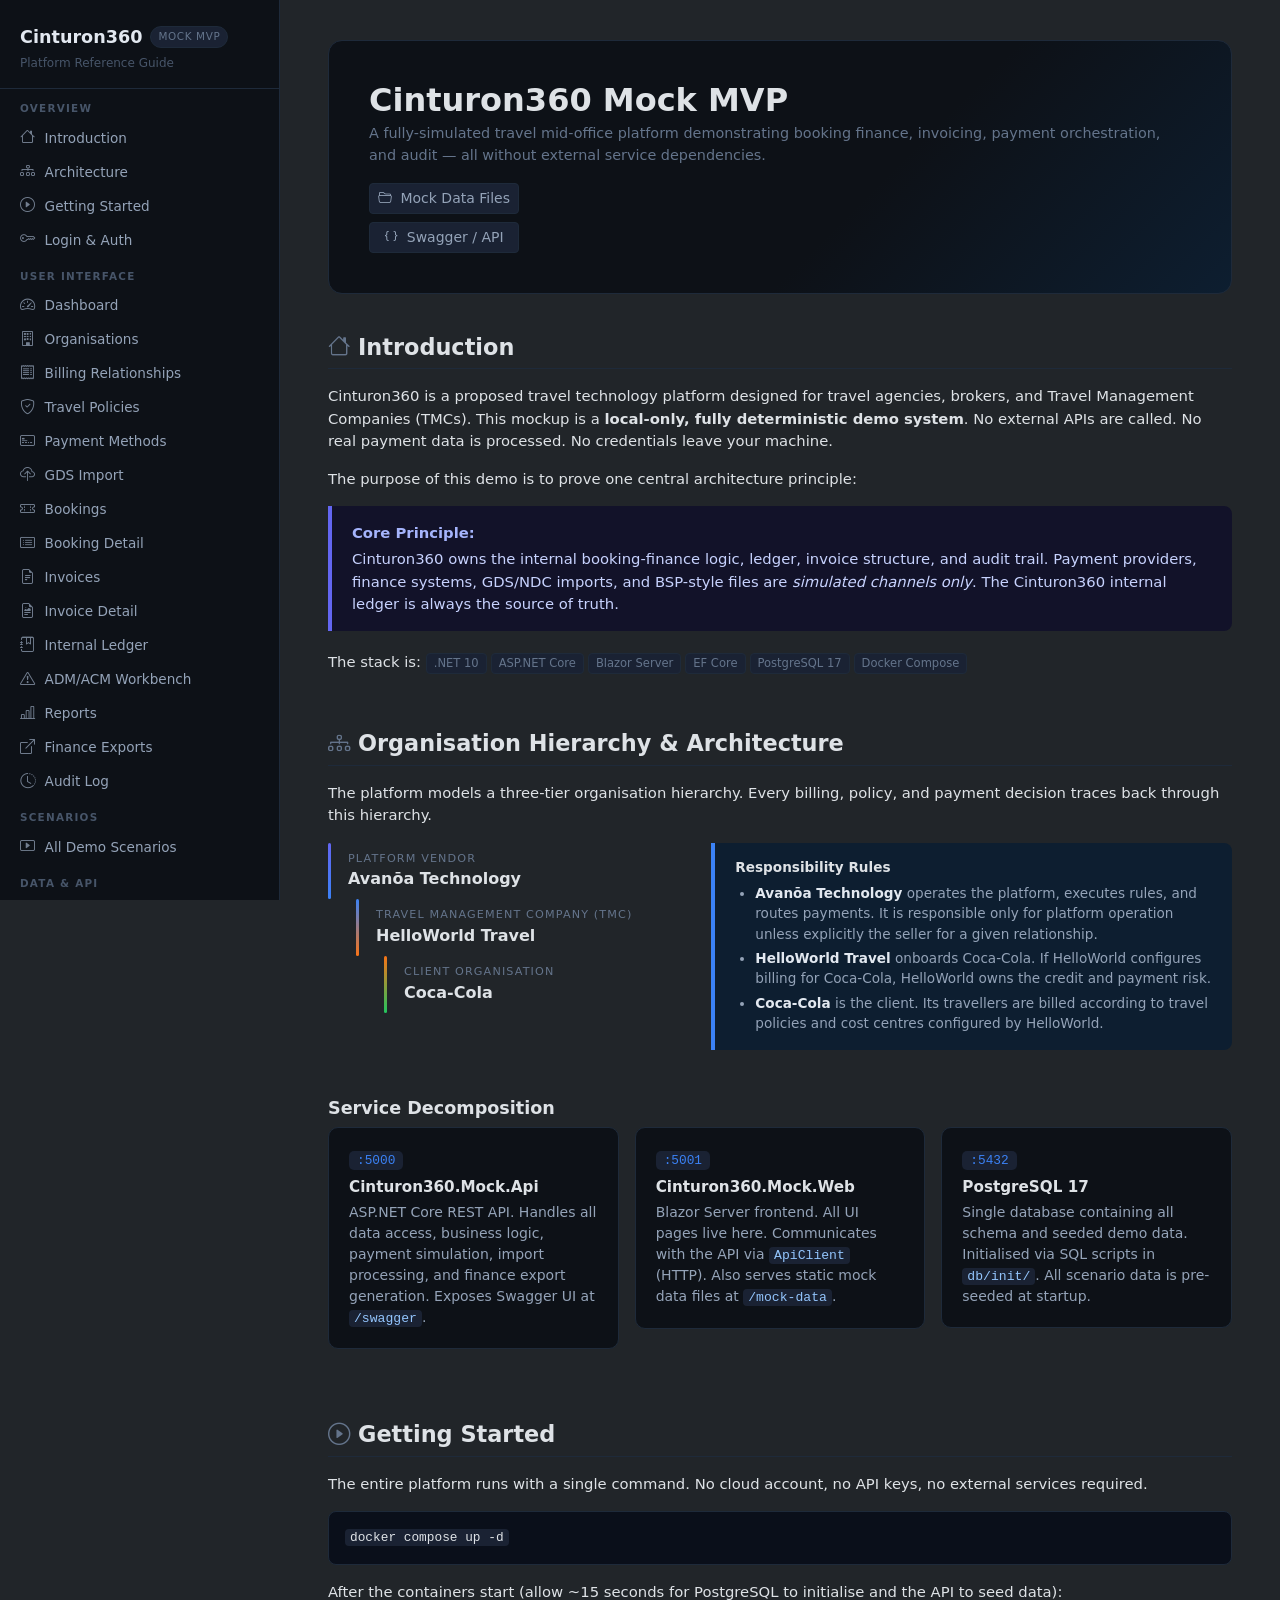
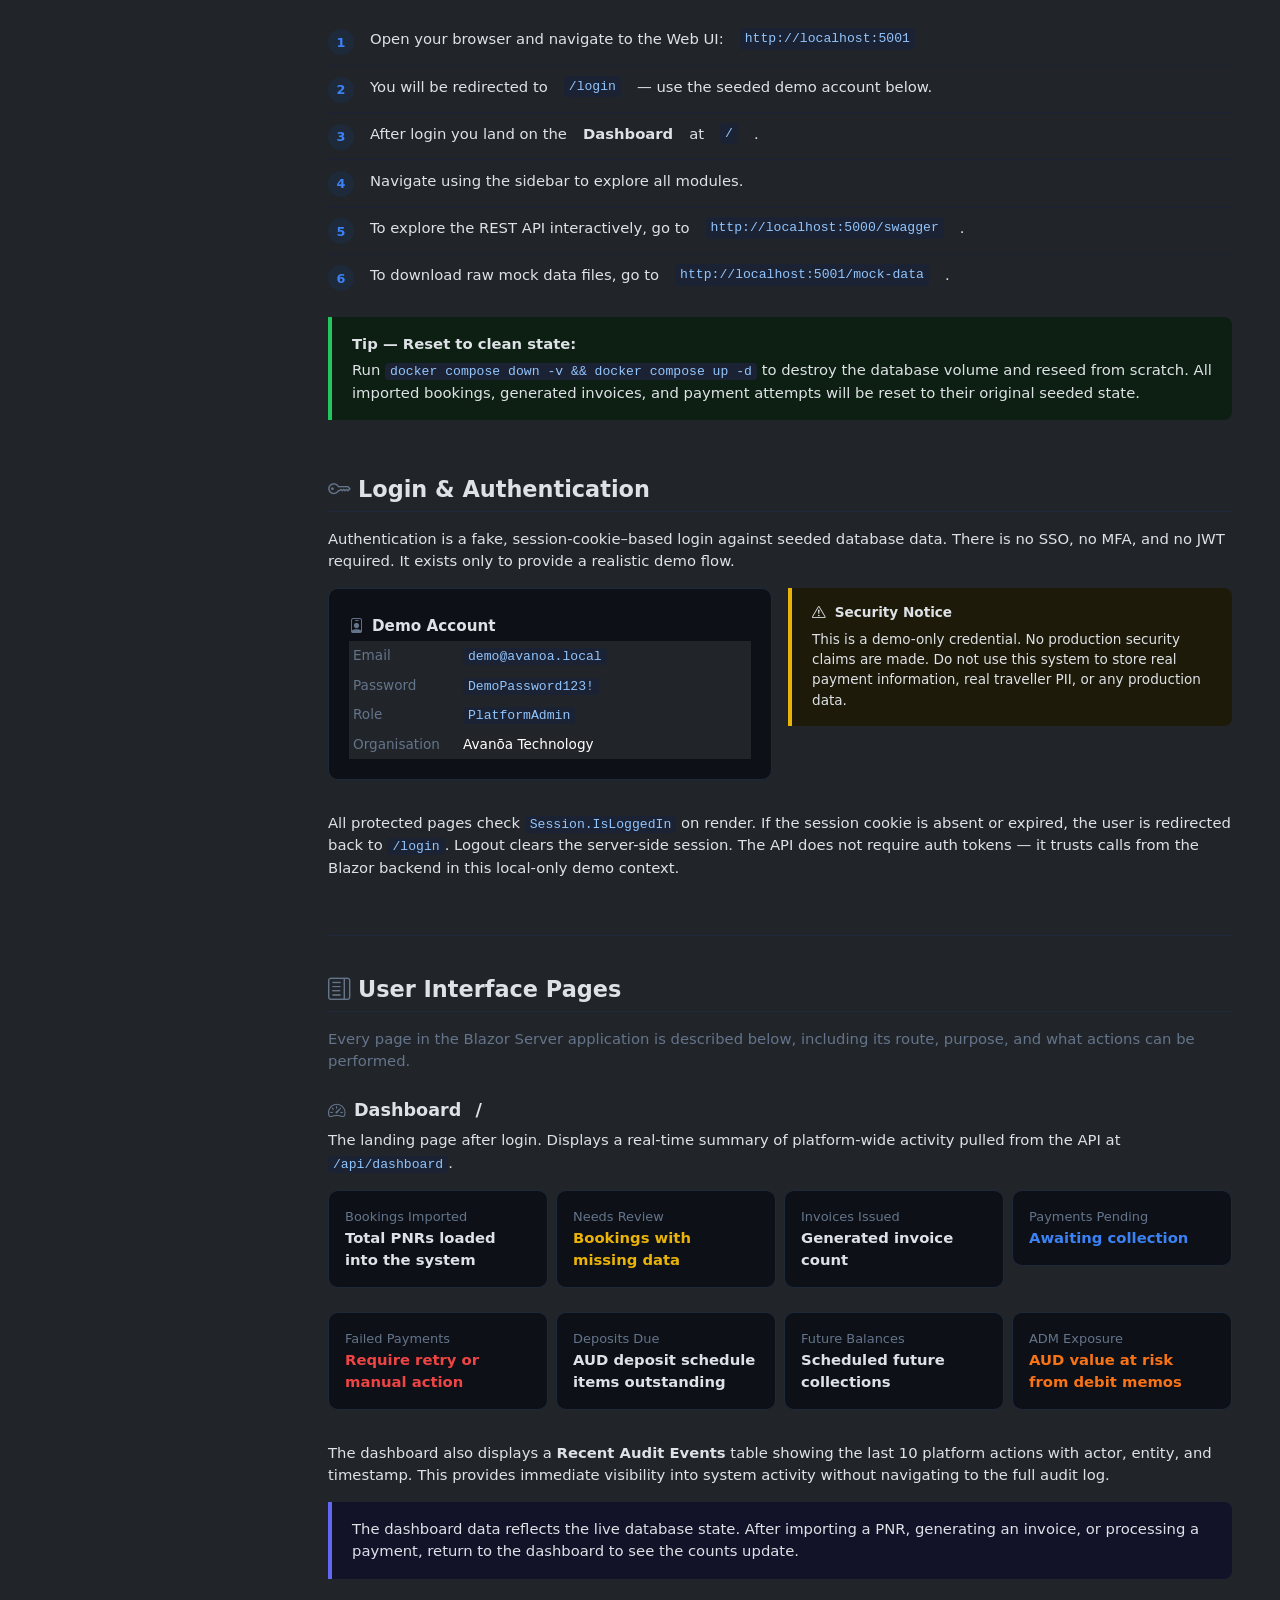
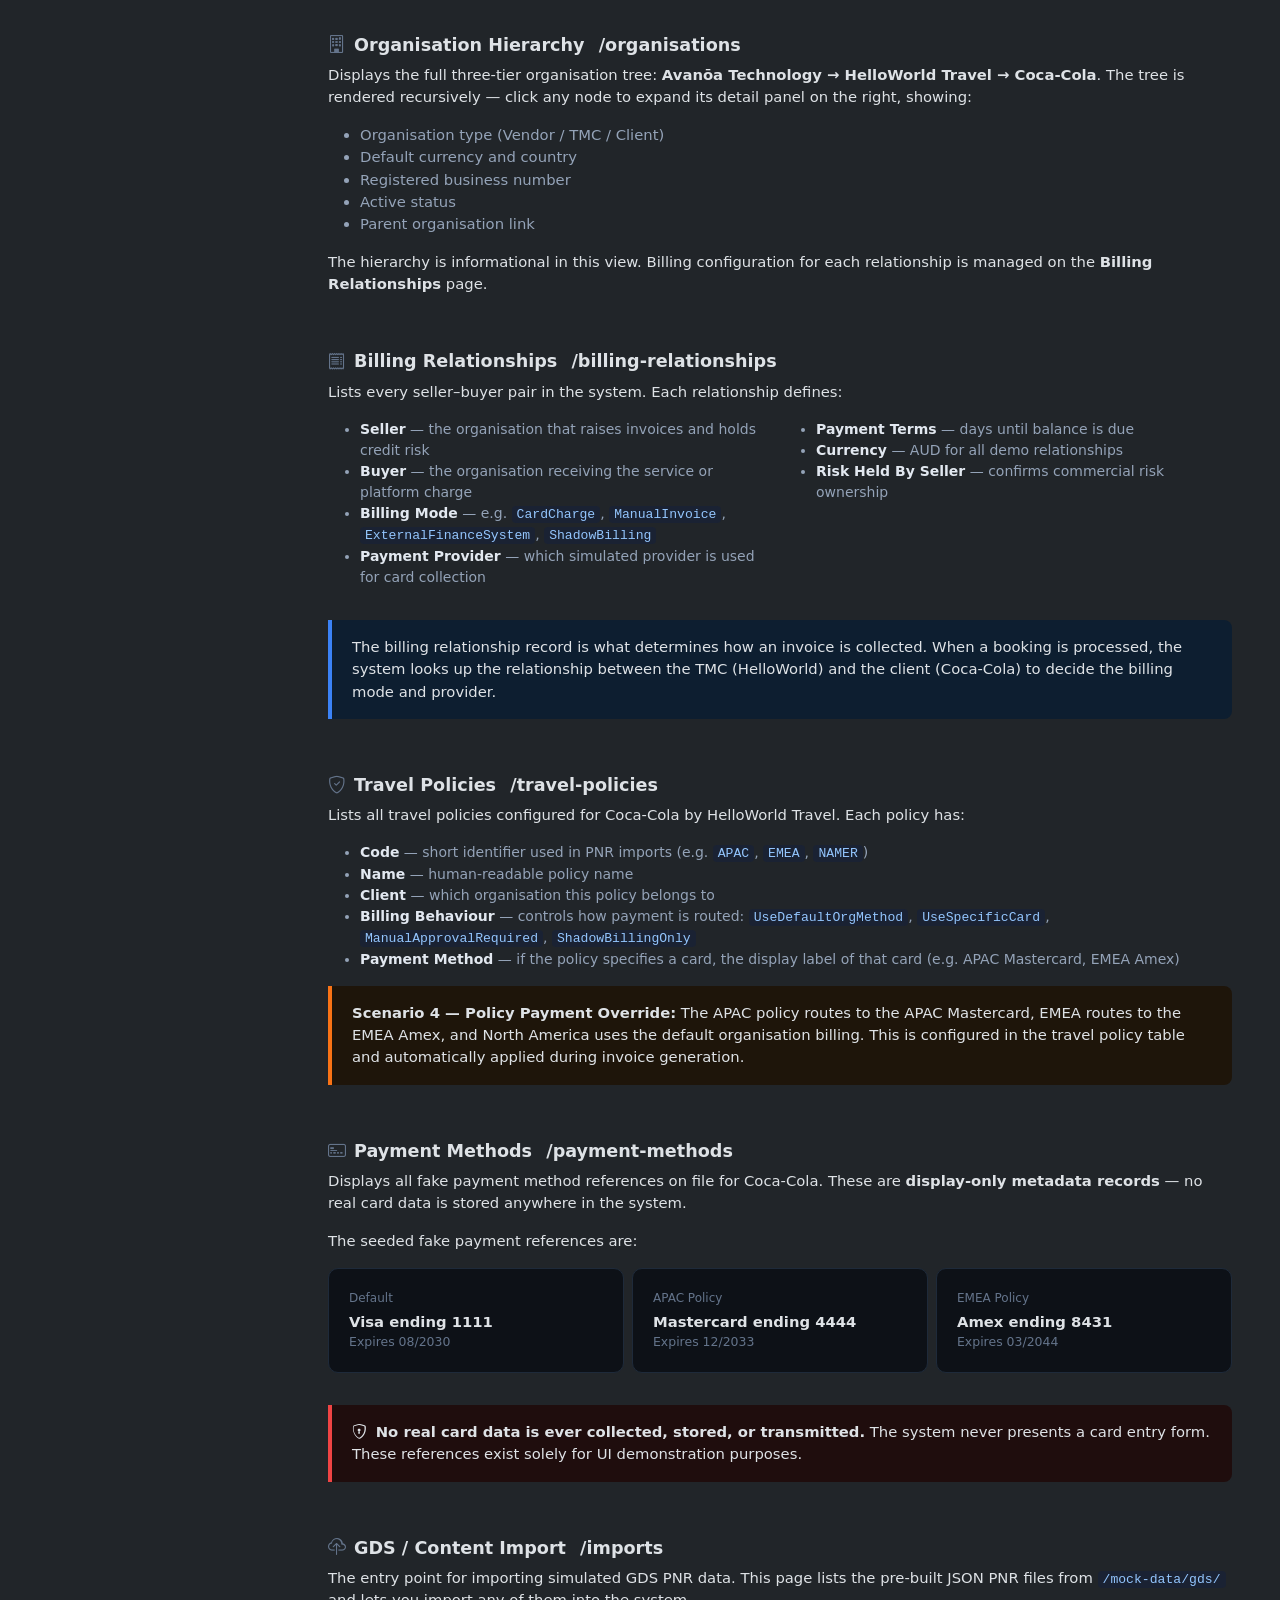
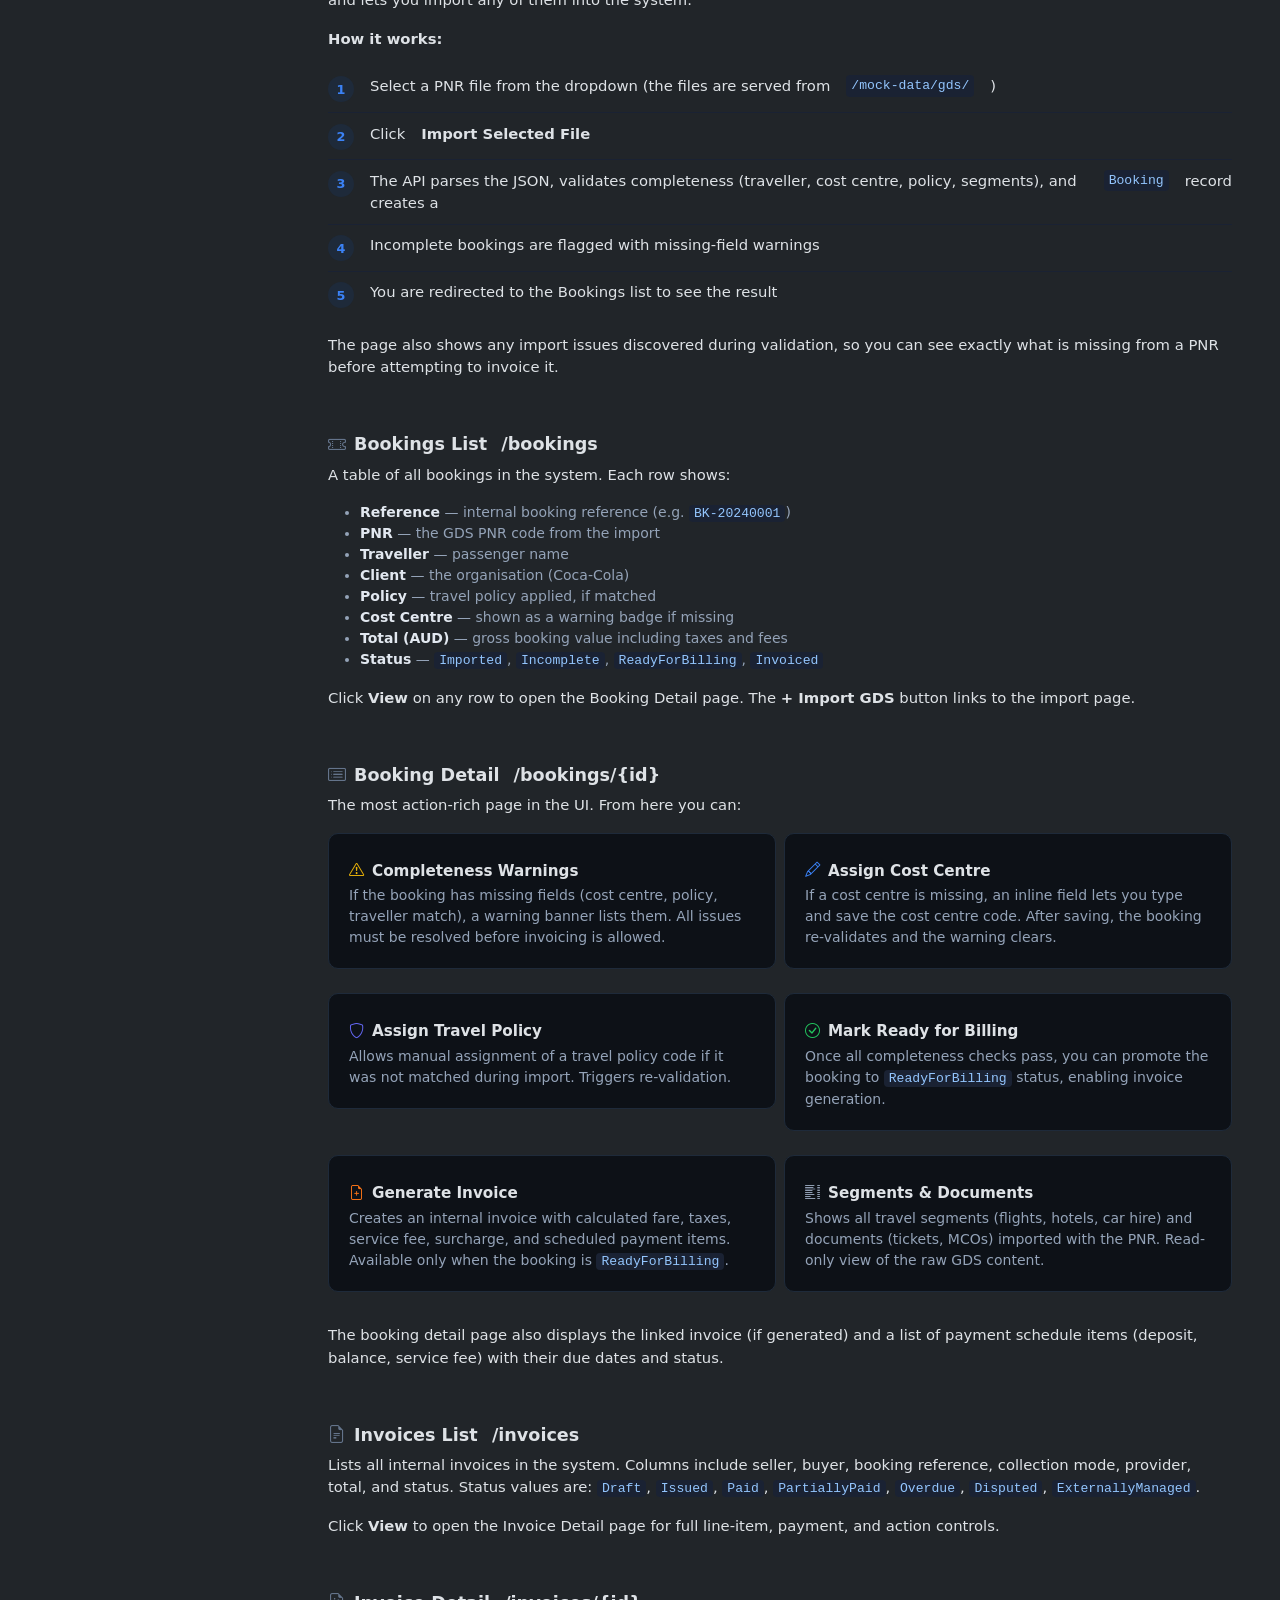
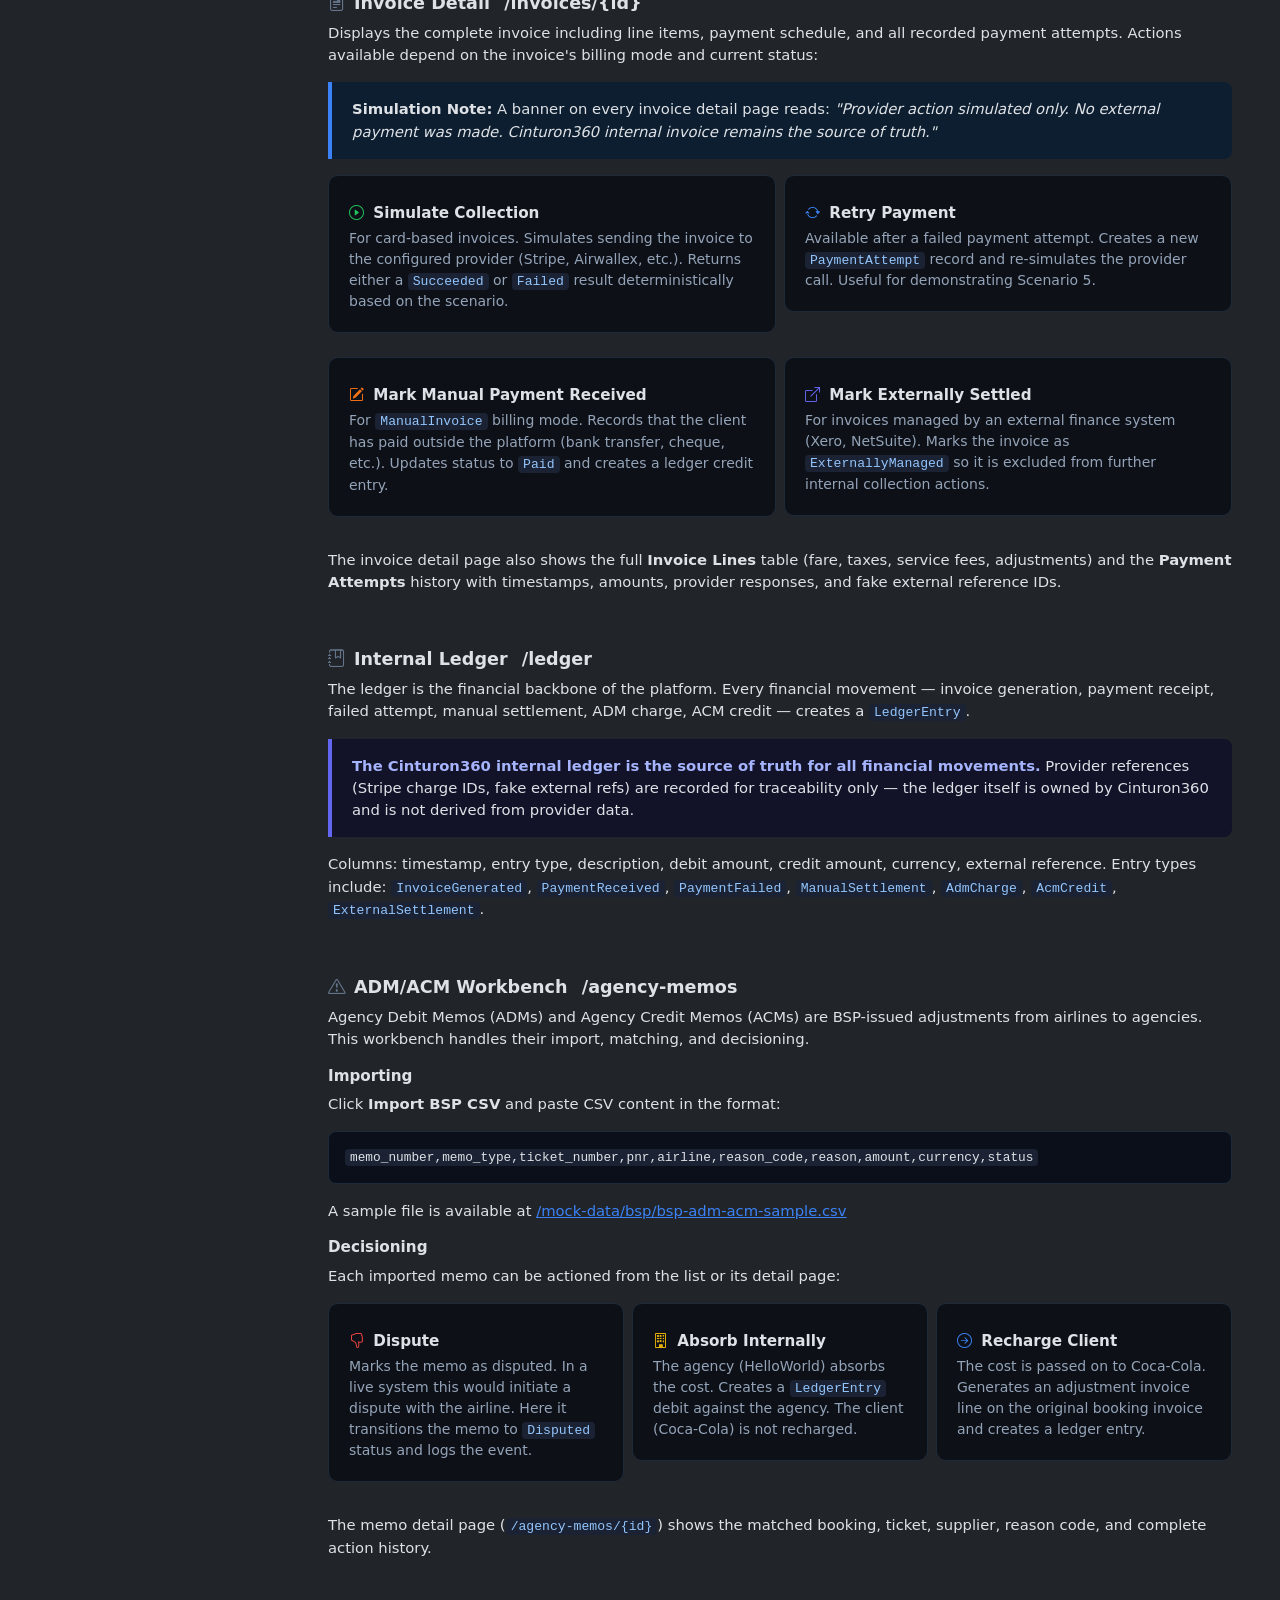
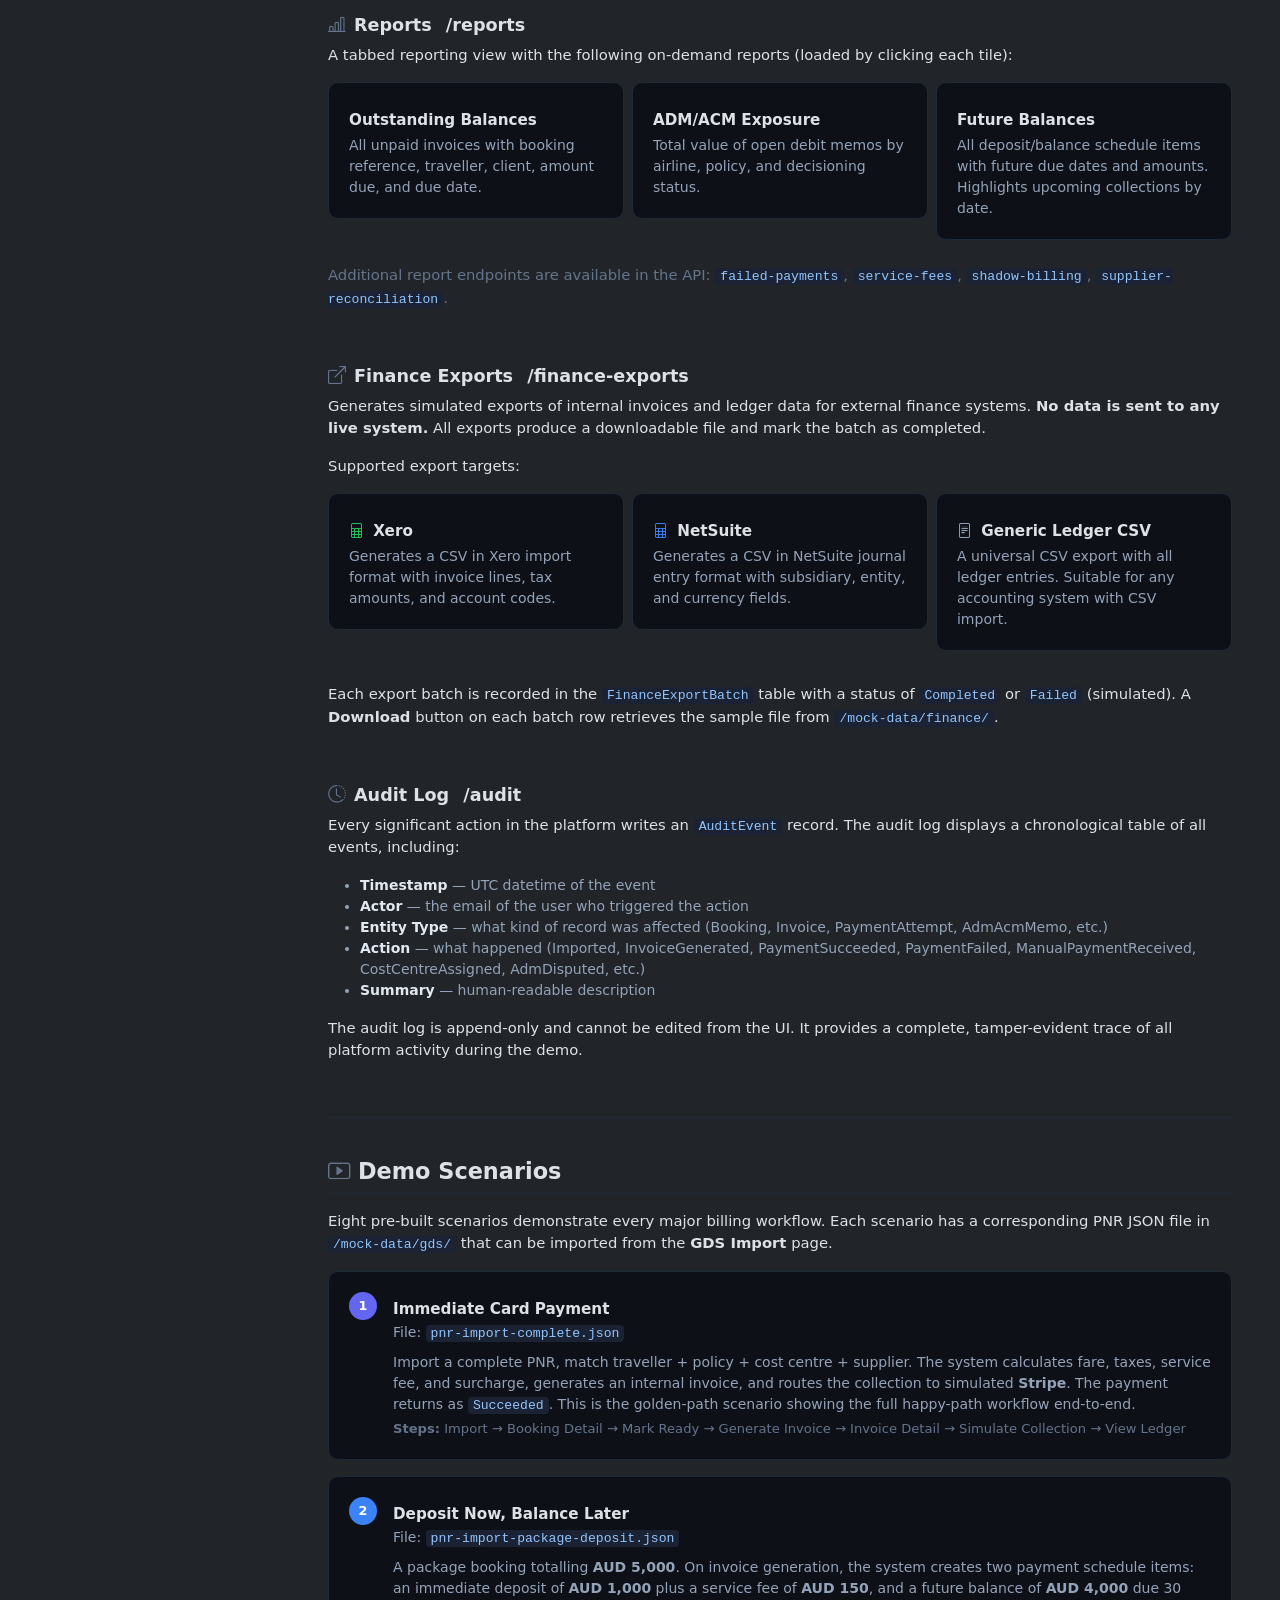
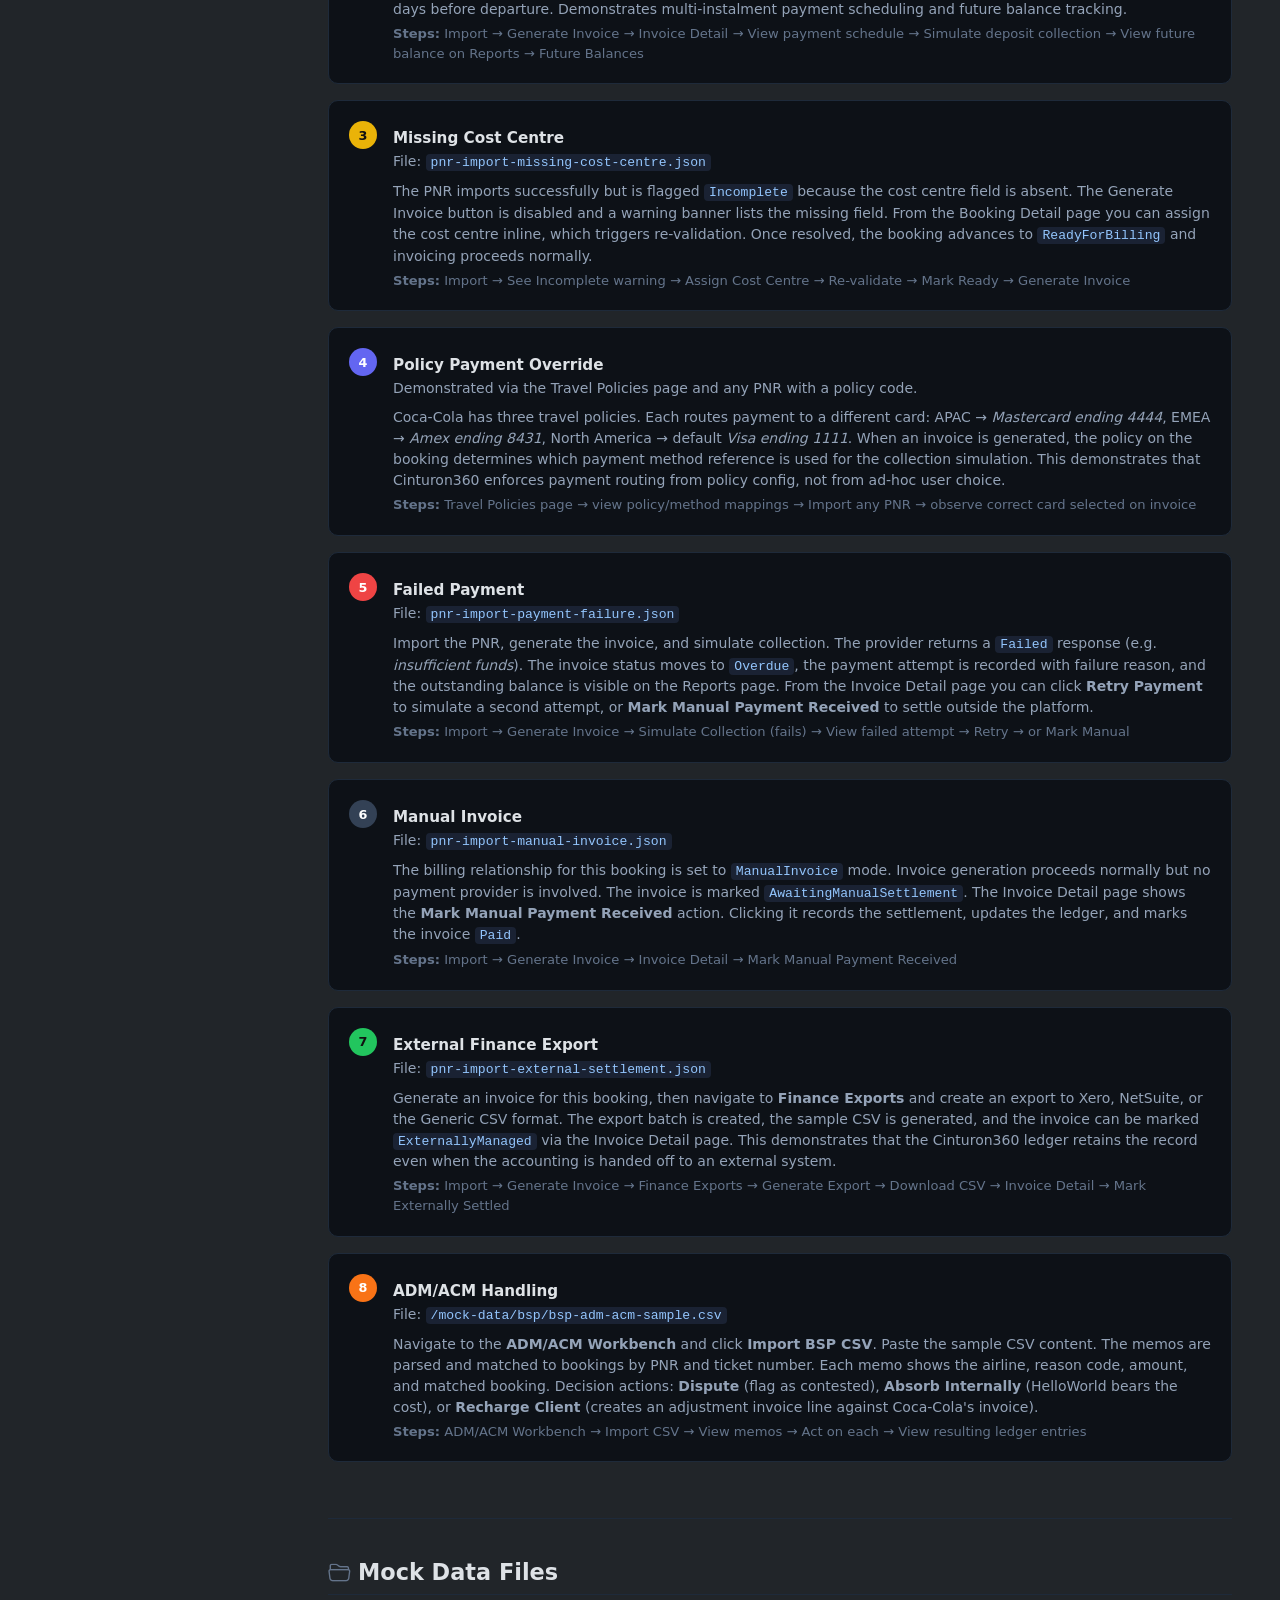
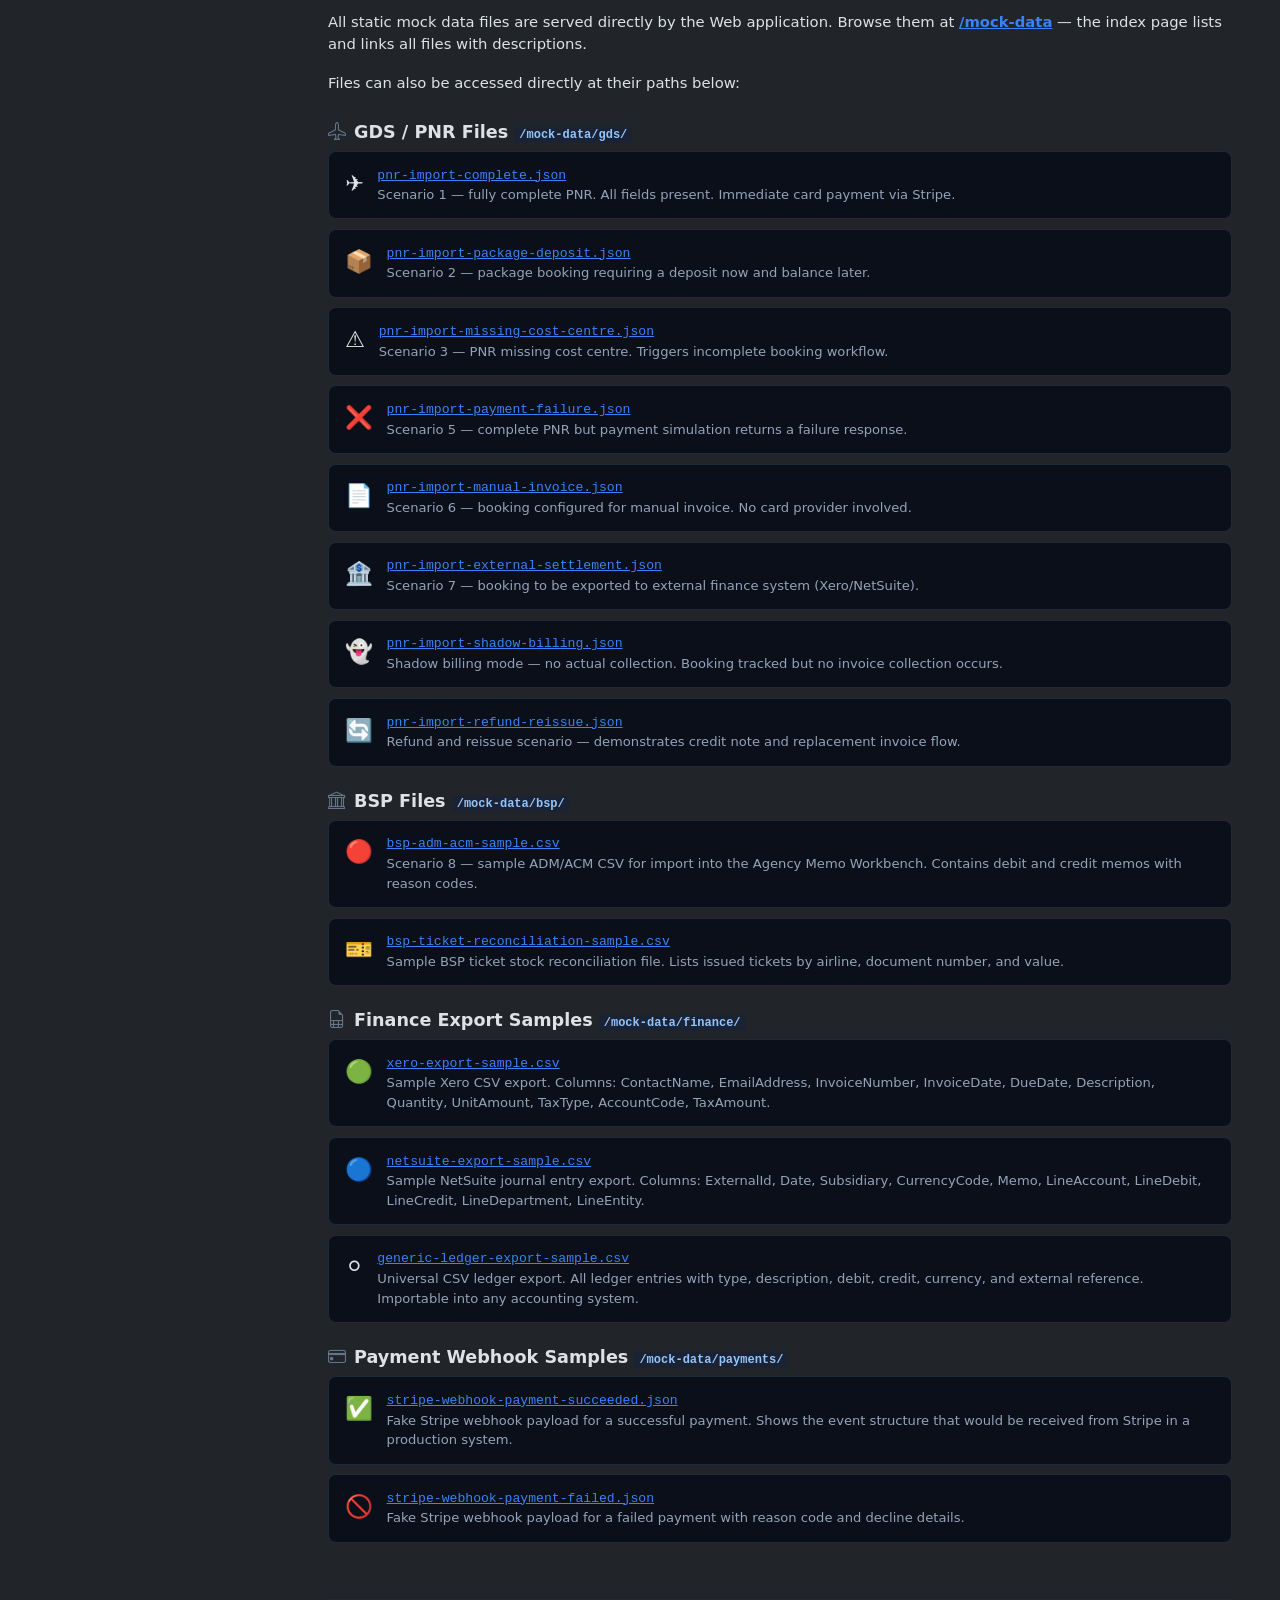
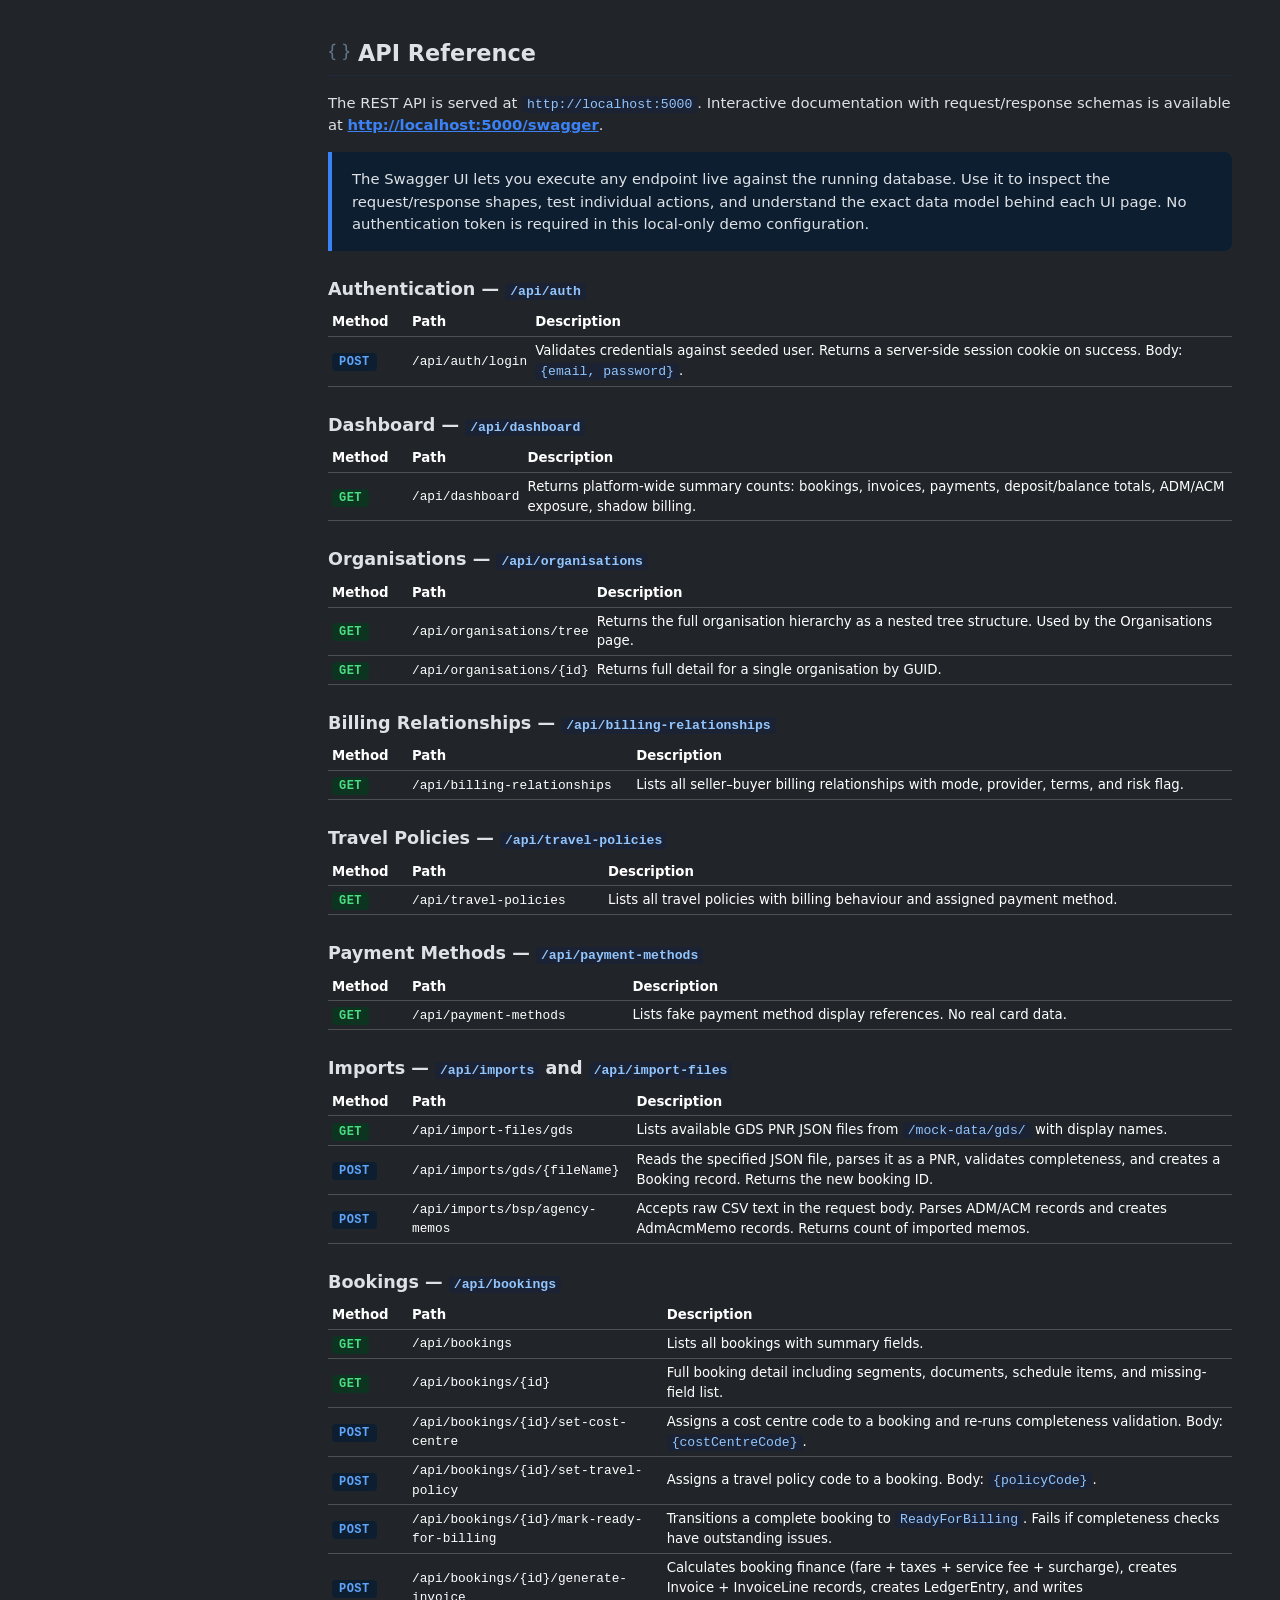
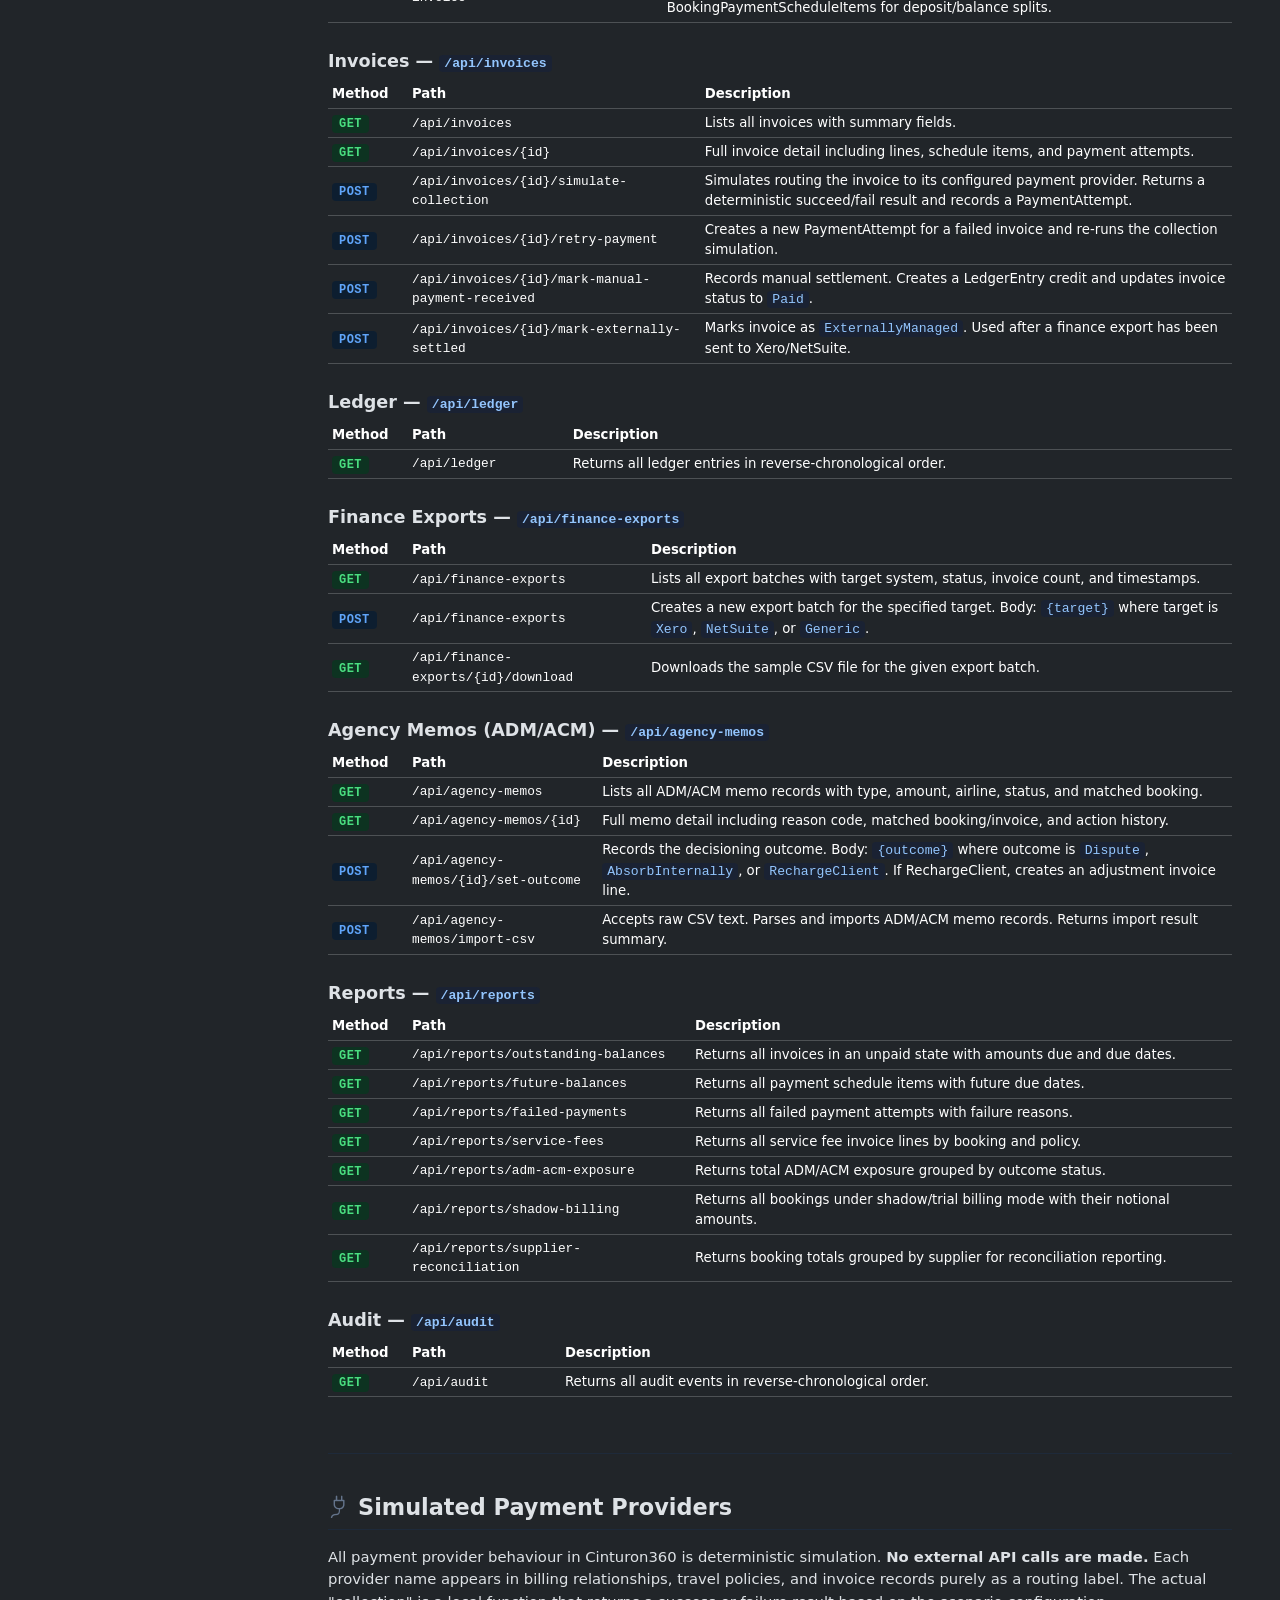
==== src/Cinturon360.Mock.Web/wwwroot/readme/index.html @ e1246ad1 "update site" ====
<!doctype html>
<html lang="en" data-bs-theme="dark">
<head>
  <meta charset="utf-8">
  <meta name="viewport" content="width=device-width, initial-scale=1">
  <title>Cinturon360 — Platform Reference</title>
  <link rel="stylesheet" href="https://cdn.jsdelivr.net/npm/bootstrap@5.3.3/dist/css/bootstrap.min.css">
  <link rel="stylesheet" href="https://cdn.jsdelivr.net/npm/bootstrap-icons@1.11.3/font/bootstrap-icons.min.css">
  <style>
    :root {
      --c360-blue:    #3b82f6;
      --c360-indigo:  #6366f1;
      --c360-orange:  #f97316;
      --c360-green:   #22c55e;
      --c360-red:     #ef4444;
      --c360-yellow:  #eab308;
      --sidebar-w:    280px;
    }

    /* ── Layout ── */
    body { font-size: 0.925rem; }

    #sidebar {
      position: fixed;
      top: 0; left: 0; bottom: 0;
      width: var(--sidebar-w);
      overflow-y: auto;
      background: #0d1117;
      border-right: 1px solid #1e2a3a;
      z-index: 1000;
      padding: 0;
    }

    #sidebar .brand {
      padding: 1.5rem 1.25rem 1rem;
      border-bottom: 1px solid #1e2a3a;
    }

    #sidebar .brand .badge-env {
      font-size: 0.65rem;
      letter-spacing: 0.06em;
      background: #1a2233;
      color: #64748b;
      border: 1px solid #1e2a3a;
      padding: 2px 7px;
      border-radius: 99px;
    }

    #sidebar .nav-section {
      padding: 0.75rem 1.25rem 0.25rem;
      font-size: 0.65rem;
      letter-spacing: 0.12em;
      text-transform: uppercase;
      color: #475569;
      font-weight: 600;
    }

    #sidebar .nav-link {
      padding: 0.35rem 1.25rem;
      color: #94a3b8;
      font-size: 0.85rem;
      border-radius: 0;
      display: flex;
      align-items: center;
      gap: 0.6rem;
    }
    #sidebar .nav-link:hover,
    #sidebar .nav-link.active {
      color: #e2e8f0;
      background: #1e2a3a;
    }
    #sidebar .nav-link i { font-size: 0.95rem; opacity: 0.75; }

    #main {
      margin-left: var(--sidebar-w);
      padding: 2.5rem 3rem;
      max-width: 1100px;
    }

    @media (max-width: 768px) {
      #sidebar { display: none; }
      #main { margin-left: 0; padding: 1.5rem; }
    }

    /* ── Typography ── */
    h1 { font-size: 2rem; font-weight: 700; }
    h2 { font-size: 1.4rem; font-weight: 600; margin-top: 2.5rem; margin-bottom: 1rem; border-bottom: 1px solid #1e2a3a; padding-bottom: 0.5rem; }
    h3 { font-size: 1.1rem; font-weight: 600; margin-top: 1.75rem; }
    h4 { font-size: 0.95rem; font-weight: 600; }

    section { margin-bottom: 3.5rem; }

    /* ── Cards / Callouts ── */
    .callout {
      border-left: 4px solid var(--c360-blue);
      background: #0d1e30;
      border-radius: 0 8px 8px 0;
      padding: 1rem 1.25rem;
      margin-bottom: 1.25rem;
    }
    .callout.orange  { border-color: var(--c360-orange); background: #1e150a; }
    .callout.green   { border-color: var(--c360-green);  background: #0d1f12; }
    .callout.red     { border-color: var(--c360-red);    background: #1f0d0d; }
    .callout.yellow  { border-color: var(--c360-yellow); background: #1e1a0a; }
    .callout.indigo  { border-color: var(--c360-indigo); background: #121229; }
    .callout p:last-child { margin-bottom: 0; }

    /* ── Hierarchy tree ── */
    .org-tree {
      list-style: none;
      padding: 0;
      margin: 0;
    }
    .org-tree li {
      position: relative;
      padding: 0.5rem 0.75rem 0.5rem 1.25rem;
    }
    .org-tree li::before {
      content: "";
      position: absolute;
      left: 0;
      top: 0;
      bottom: 0;
      width: 3px;
      background: linear-gradient(180deg, var(--c360-indigo), var(--c360-blue));
      border-radius: 3px;
    }
    .org-tree .org-role {
      font-size: 0.7rem;
      text-transform: uppercase;
      letter-spacing: 0.1em;
      color: #64748b;
    }
    .org-tree .org-name { font-weight: 600; font-size: 1rem; }
    .org-tree .child { margin-left: 1.75rem; }
    .org-tree .child::before { background: linear-gradient(180deg, var(--c360-blue), var(--c360-orange)); }
    .org-tree .grandchild { margin-left: 3.5rem; }
    .org-tree .grandchild::before { background: linear-gradient(180deg, var(--c360-orange), var(--c360-green)); }

    /* ── Page cards ── */
    .page-card {
      background: #0d1117;
      border: 1px solid #1e2a3a;
      border-radius: 10px;
      padding: 1.25rem;
      margin-bottom: 1rem;
    }
    .page-card .route {
      font-family: monospace;
      font-size: 0.8rem;
      background: #1a2233;
      color: var(--c360-blue);
      border-radius: 5px;
      padding: 2px 8px;
    }
    .page-card h4 { margin: 0.5rem 0 0.35rem; }
    .page-card p  { margin: 0; color: #94a3b8; font-size: 0.875rem; }

    /* ── Scenario badges ── */
    .scenario-num {
      display: inline-flex;
      align-items: center;
      justify-content: center;
      width: 28px;
      height: 28px;
      border-radius: 50%;
      background: var(--c360-indigo);
      color: #fff;
      font-weight: 700;
      font-size: 0.8rem;
      flex-shrink: 0;
    }

    /* ── API table ── */
    .api-table { font-size: 0.83rem; }
    .api-table td { vertical-align: middle; }
    .method-badge {
      font-family: monospace;
      font-size: 0.75rem;
      padding: 2px 7px;
      border-radius: 4px;
      font-weight: 700;
      letter-spacing: 0.04em;
    }
    .method-get    { background: #0d3321; color: #4ade80; }
    .method-post   { background: #0d1e30; color: #60a5fa; }
    .endpoint-path { font-family: monospace; color: #e2e8f0; font-size: 0.8rem; }
    .endpoint-desc { color: #94a3b8; }

    /* ── Mock data cards ── */
    .file-card {
      background: #0a0f1a;
      border: 1px solid #1e2a3a;
      border-radius: 8px;
      padding: 0.85rem 1rem;
      margin-bottom: 0.6rem;
      display: flex;
      align-items: flex-start;
      gap: 0.85rem;
    }
    .file-card .file-icon { font-size: 1.4rem; margin-top: 1px; }
    .file-card .file-name { font-family: monospace; font-size: 0.82rem; color: var(--c360-blue); }
    .file-card .file-desc { font-size: 0.82rem; color: #94a3b8; margin: 0; }

    /* ── Provider pills ── */
    .provider-pill {
      display: inline-flex;
      align-items: center;
      gap: 0.4rem;
      background: #111827;
      border: 1px solid #1e2a3a;
      border-radius: 99px;
      padding: 4px 12px 4px 8px;
      font-size: 0.8rem;
      color: #cbd5e1;
      margin: 3px;
    }
    .provider-pill i { color: var(--c360-blue); }

    /* ── Top hero ── */
    .hero {
      background: linear-gradient(135deg, #0d1117 60%, #0d1e30);
      border: 1px solid #1e2a3a;
      border-radius: 14px;
      padding: 2.5rem;
      margin-bottom: 2.5rem;
    }
    .hero .subtitle { color: #64748b; font-size: 0.9rem; margin-top: 0.25rem; }

    /* ── Step list ── */
    .step-list {
      list-style: none;
      padding: 0;
      counter-reset: steps;
    }
    .step-list li {
      counter-increment: steps;
      display: flex;
      gap: 1rem;
      align-items: flex-start;
      padding: 0.6rem 0;
      border-bottom: 1px solid #1a2233;
    }
    .step-list li:last-child { border-bottom: none; }
    .step-list li::before {
      content: counter(steps);
      min-width: 26px;
      height: 26px;
      background: #1e2a3a;
      color: var(--c360-blue);
      font-weight: 700;
      font-size: 0.8rem;
      border-radius: 50%;
      display: flex;
      align-items: center;
      justify-content: center;
      flex-shrink: 0;
      margin-top: 1px;
    }

    /* ── Misc ── */
    code { background: #1a2233; padding: 1px 5px; border-radius: 4px; font-size: 0.82rem; color: #93c5fd; }
    pre  { background: #0a0f1a; border: 1px solid #1e2a3a; border-radius: 8px; padding: 1rem; font-size: 0.8rem; overflow-x: auto; }
    .text-muted { color: #64748b !important; }
    .divider { border-top: 1px solid #1e2a3a; margin: 2.5rem 0; }
    .tag {
      display: inline-block;
      background: #1a2233;
      border: 1px solid #1e2a3a;
      border-radius: 4px;
      padding: 1px 7px;
      font-size: 0.72rem;
      color: #64748b;
      margin-right: 4px;
    }
  </style>
</head>
<body>

<!-- ════════════ SIDEBAR ════════════ -->
<nav id="sidebar">
  <div class="brand">
    <div class="d-flex align-items-center gap-2 mb-1">
      <span style="font-weight:800;font-size:1.1rem;color:#e2e8f0;">Cinturon360</span>
      <span class="badge-env">MOCK MVP</span>
    </div>
    <div style="font-size:0.75rem;color:#475569;">Platform Reference Guide</div>
  </div>

  <div class="nav-section">Overview</div>
  <a class="nav-link" href="#overview"><i class="bi bi-house"></i> Introduction</a>
  <a class="nav-link" href="#architecture"><i class="bi bi-diagram-3"></i> Architecture</a>
  <a class="nav-link" href="#getting-started"><i class="bi bi-play-circle"></i> Getting Started</a>
  <a class="nav-link" href="#login"><i class="bi bi-key"></i> Login &amp; Auth</a>

  <div class="nav-section">User Interface</div>
  <a class="nav-link" href="#ui-dashboard"><i class="bi bi-speedometer2"></i> Dashboard</a>
  <a class="nav-link" href="#ui-organisations"><i class="bi bi-building"></i> Organisations</a>
  <a class="nav-link" href="#ui-billing"><i class="bi bi-receipt"></i> Billing Relationships</a>
  <a class="nav-link" href="#ui-policies"><i class="bi bi-shield-check"></i> Travel Policies</a>
  <a class="nav-link" href="#ui-payment-methods"><i class="bi bi-credit-card-2-front"></i> Payment Methods</a>
  <a class="nav-link" href="#ui-imports"><i class="bi bi-cloud-upload"></i> GDS Import</a>
  <a class="nav-link" href="#ui-bookings"><i class="bi bi-ticket-perforated"></i> Bookings</a>
  <a class="nav-link" href="#ui-booking-detail"><i class="bi bi-card-list"></i> Booking Detail</a>
  <a class="nav-link" href="#ui-invoices"><i class="bi bi-file-earmark-text"></i> Invoices</a>
  <a class="nav-link" href="#ui-invoice-detail"><i class="bi bi-file-earmark-richtext"></i> Invoice Detail</a>
  <a class="nav-link" href="#ui-ledger"><i class="bi bi-journal-bookmark"></i> Internal Ledger</a>
  <a class="nav-link" href="#ui-adm-acm"><i class="bi bi-exclamation-triangle"></i> ADM/ACM Workbench</a>
  <a class="nav-link" href="#ui-reports"><i class="bi bi-bar-chart-line"></i> Reports</a>
  <a class="nav-link" href="#ui-finance-exports"><i class="bi bi-box-arrow-up-right"></i> Finance Exports</a>
  <a class="nav-link" href="#ui-audit"><i class="bi bi-clock-history"></i> Audit Log</a>

  <div class="nav-section">Scenarios</div>
  <a class="nav-link" href="#scenarios"><i class="bi bi-play-btn"></i> All Demo Scenarios</a>

  <div class="nav-section">Data &amp; API</div>
  <a class="nav-link" href="#mock-data"><i class="bi bi-folder2-open"></i> Mock Data Files</a>
  <a class="nav-link" href="#api-reference"><i class="bi bi-braces"></i> API Reference</a>
  <a class="nav-link" href="#providers"><i class="bi bi-plug"></i> Payment Providers</a>
  <a class="nav-link" href="#architecture-principle"><i class="bi bi-lock"></i> Ownership Principle</a>
</nav>

<!-- ════════════ MAIN ════════════ -->
<main id="main">

  <!-- HERO -->
  <div class="hero">
    <div class="d-flex align-items-start justify-content-between gap-3 flex-wrap">
      <div>
        <h1 class="mb-1">Cinturon360 Mock MVP</h1>
        <p class="subtitle mb-0">A fully-simulated travel mid-office platform demonstrating booking finance, invoicing, payment orchestration, and audit — all without external service dependencies.</p>
      </div>
      <div class="d-flex flex-column gap-2 text-end" style="flex-shrink:0;">
        <a href="/mock-data" class="btn btn-sm" style="background:#1a2233;border:1px solid #1e2a3a;color:#94a3b8;">
          <i class="bi bi-folder2-open me-1"></i> Mock Data Files
        </a>
        <a href="/swagger" class="btn btn-sm" style="background:#1a2233;border:1px solid #1e2a3a;color:#94a3b8;">
          <i class="bi bi-braces me-1"></i> Swagger / API
        </a>
      </div>
    </div>
  </div>

  <!-- ═══ OVERVIEW ═══ -->
  <section id="overview">
    <h2><i class="bi bi-house me-2 text-muted"></i>Introduction</h2>
    <p>
      Cinturon360 is a proposed travel technology platform designed for travel agencies, brokers, and Travel Management Companies (TMCs).
      This mockup is a <strong>local-only, fully deterministic demo system</strong>. No external APIs are called. No real payment data is processed. No credentials leave your machine.
    </p>
    <p>
      The purpose of this demo is to prove one central architecture principle:
    </p>
    <div class="callout indigo">
      <strong style="color:#a5b4fc;">Core Principle:</strong>
      <p class="mt-1 mb-0" style="color:#c7d2fe;">
        Cinturon360 owns the internal booking-finance logic, ledger, invoice structure, and audit trail.
        Payment providers, finance systems, GDS/NDC imports, and BSP-style files are <em>simulated channels only</em>.
        The Cinturon360 internal ledger is always the source of truth.
      </p>
    </div>
    <p>The stack is: <span class="tag">.NET 10</span><span class="tag">ASP.NET Core</span><span class="tag">Blazor Server</span><span class="tag">EF Core</span><span class="tag">PostgreSQL 17</span><span class="tag">Docker Compose</span></p>
  </section>

  <!-- ═══ ARCHITECTURE ═══ -->
  <section id="architecture">
    <h2><i class="bi bi-diagram-3 me-2 text-muted"></i>Organisation Hierarchy &amp; Architecture</h2>

    <p>The platform models a three-tier organisation hierarchy. Every billing, policy, and payment decision traces back through this hierarchy.</p>

    <div class="row g-3 mb-3">
      <div class="col-md-5">
        <ul class="org-tree">
          <li>
            <div class="org-role">Platform Vendor</div>
            <div class="org-name">Avanōa Technology</div>
          </li>
          <li class="child">
            <div class="org-role">Travel Management Company (TMC)</div>
            <div class="org-name">HelloWorld Travel</div>
          </li>
          <li class="grandchild">
            <div class="org-role">Client Organisation</div>
            <div class="org-name">Coca-Cola</div>
          </li>
        </ul>
      </div>
      <div class="col-md-7">
        <div class="callout">
          <h4 class="mb-2" style="font-size:0.85rem;">Responsibility Rules</h4>
          <ul class="mb-0" style="padding-left:1.25rem;color:#94a3b8;font-size:0.85rem;">
            <li><strong style="color:#e2e8f0;">Avanōa Technology</strong> operates the platform, executes rules, and routes payments. It is responsible only for platform operation unless explicitly the seller for a given relationship.</li>
            <li class="mt-1"><strong style="color:#e2e8f0;">HelloWorld Travel</strong> onboards Coca-Cola. If HelloWorld configures billing for Coca-Cola, HelloWorld owns the credit and payment risk.</li>
            <li class="mt-1"><strong style="color:#e2e8f0;">Coca-Cola</strong> is the client. Its travellers are billed according to travel policies and cost centres configured by HelloWorld.</li>
          </ul>
        </div>
      </div>
    </div>

    <h3>Service Decomposition</h3>
    <div class="row g-3">
      <div class="col-md-4">
        <div class="page-card">
          <span class="route">:5000</span>
          <h4>Cinturon360.Mock.Api</h4>
          <p>ASP.NET Core REST API. Handles all data access, business logic, payment simulation, import processing, and finance export generation. Exposes Swagger UI at <code>/swagger</code>.</p>
        </div>
      </div>
      <div class="col-md-4">
        <div class="page-card">
          <span class="route">:5001</span>
          <h4>Cinturon360.Mock.Web</h4>
          <p>Blazor Server frontend. All UI pages live here. Communicates with the API via <code>ApiClient</code> (HTTP). Also serves static mock data files at <code>/mock-data</code>.</p>
        </div>
      </div>
      <div class="col-md-4">
        <div class="page-card">
          <span class="route">:5432</span>
          <h4>PostgreSQL 17</h4>
          <p>Single database containing all schema and seeded demo data. Initialised via SQL scripts in <code>db/init/</code>. All scenario data is pre-seeded at startup.</p>
        </div>
      </div>
    </div>
  </section>

  <!-- ═══ GETTING STARTED ═══ -->
  <section id="getting-started">
    <h2><i class="bi bi-play-circle me-2 text-muted"></i>Getting Started</h2>

    <p>The entire platform runs with a single command. No cloud account, no API keys, no external services required.</p>

    <pre><code>docker compose up -d</code></pre>

    <p>After the containers start (allow ~15 seconds for PostgreSQL to initialise and the API to seed data):</p>

    <ol class="step-list">
      <li>Open your browser and navigate to the Web UI: <code>http://localhost:5001</code></li>
      <li>You will be redirected to <code>/login</code> — use the seeded demo account below.</li>
      <li>After login you land on the <strong>Dashboard</strong> at <code>/</code>.</li>
      <li>Navigate using the sidebar to explore all modules.</li>
      <li>To explore the REST API interactively, go to <code>http://localhost:5000/swagger</code>.</li>
      <li>To download raw mock data files, go to <code>http://localhost:5001/mock-data</code>.</li>
    </ol>

    <div class="callout green mt-3">
      <strong>Tip — Reset to clean state:</strong>
      <p class="mt-1 mb-0">Run <code>docker compose down -v &amp;&amp; docker compose up -d</code> to destroy the database volume and reseed from scratch. All imported bookings, generated invoices, and payment attempts will be reset to their original seeded state.</p>
    </div>
  </section>

  <!-- ═══ LOGIN ═══ -->
  <section id="login">
    <h2><i class="bi bi-key me-2 text-muted"></i>Login &amp; Authentication</h2>
    <p>Authentication is a fake, session-cookie–based login against seeded database data. There is no SSO, no MFA, and no JWT required. It exists only to provide a realistic demo flow.</p>

    <div class="row g-3">
      <div class="col-md-6">
        <div class="page-card">
          <h4><i class="bi bi-person-badge me-2 text-muted"></i>Demo Account</h4>
          <table class="table table-sm table-borderless mb-0" style="font-size:0.85rem;">
            <tbody>
              <tr><td class="text-muted pe-3" style="width:110px;">Email</td><td><code>demo@avanoa.local</code></td></tr>
              <tr><td class="text-muted">Password</td><td><code>DemoPassword123!</code></td></tr>
              <tr><td class="text-muted">Role</td><td><code>PlatformAdmin</code></td></tr>
              <tr><td class="text-muted">Organisation</td><td>Avanōa Technology</td></tr>
            </tbody>
          </table>
        </div>
      </div>
      <div class="col-md-6">
        <div class="callout yellow">
          <h4 class="mb-2" style="font-size:0.85rem;"><i class="bi bi-exclamation-triangle me-1"></i> Security Notice</h4>
          <p class="mb-0" style="font-size:0.85rem;">This is a demo-only credential. No production security claims are made. Do not use this system to store real payment information, real traveller PII, or any production data.</p>
        </div>
      </div>
    </div>

    <p class="mt-3">All protected pages check <code>Session.IsLoggedIn</code> on render. If the session cookie is absent or expired, the user is redirected back to <code>/login</code>. Logout clears the server-side session. The API does not require auth tokens — it trusts calls from the Blazor backend in this local-only demo context.</p>
  </section>

  <div class="divider"></div>

  <!-- ═══ UI PAGES ═══ -->
  <h2 style="margin-top:0;"><i class="bi bi-layout-text-sidebar me-2 text-muted"></i>User Interface Pages</h2>
  <p class="text-muted">Every page in the Blazor Server application is described below, including its route, purpose, and what actions can be performed.</p>

  <!-- Dashboard -->
  <section id="ui-dashboard">
    <h3><i class="bi bi-speedometer2 me-2 text-muted"></i>Dashboard <span class="route ms-2">/</span></h3>
    <p>
      The landing page after login. Displays a real-time summary of platform-wide activity pulled from the API at <code>/api/dashboard</code>.
    </p>
    <div class="row g-2 mb-3">
      <div class="col-sm-6 col-lg-3"><div class="page-card p-3"><small class="text-muted d-block">Bookings Imported</small><strong>Total PNRs loaded into the system</strong></div></div>
      <div class="col-sm-6 col-lg-3"><div class="page-card p-3"><small class="text-muted d-block">Needs Review</small><strong style="color:#eab308;">Bookings with missing data</strong></div></div>
      <div class="col-sm-6 col-lg-3"><div class="page-card p-3"><small class="text-muted d-block">Invoices Issued</small><strong>Generated invoice count</strong></div></div>
      <div class="col-sm-6 col-lg-3"><div class="page-card p-3"><small class="text-muted d-block">Payments Pending</small><strong style="color:#3b82f6;">Awaiting collection</strong></div></div>
      <div class="col-sm-6 col-lg-3"><div class="page-card p-3"><small class="text-muted d-block">Failed Payments</small><strong style="color:#ef4444;">Require retry or manual action</strong></div></div>
      <div class="col-sm-6 col-lg-3"><div class="page-card p-3"><small class="text-muted d-block">Deposits Due</small><strong>AUD deposit schedule items outstanding</strong></div></div>
      <div class="col-sm-6 col-lg-3"><div class="page-card p-3"><small class="text-muted d-block">Future Balances</small><strong>Scheduled future collections</strong></div></div>
      <div class="col-sm-6 col-lg-3"><div class="page-card p-3"><small class="text-muted d-block">ADM Exposure</small><strong style="color:#f97316;">AUD value at risk from debit memos</strong></div></div>
    </div>
    <p>
      The dashboard also displays a <strong>Recent Audit Events</strong> table showing the last 10 platform actions with actor, entity, and timestamp. This provides immediate visibility into system activity without navigating to the full audit log.
    </p>
    <div class="callout indigo">
      The dashboard data reflects the live database state. After importing a PNR, generating an invoice, or processing a payment, return to the dashboard to see the counts update.
    </div>
  </section>

  <!-- Organisations -->
  <section id="ui-organisations">
    <h3><i class="bi bi-building me-2 text-muted"></i>Organisation Hierarchy <span class="route ms-2">/organisations</span></h3>
    <p>
      Displays the full three-tier organisation tree: <strong>Avanōa Technology → HelloWorld Travel → Coca-Cola</strong>.
      The tree is rendered recursively — click any node to expand its detail panel on the right, showing:
    </p>
    <ul style="color:#94a3b8;">
      <li>Organisation type (Vendor / TMC / Client)</li>
      <li>Default currency and country</li>
      <li>Registered business number</li>
      <li>Active status</li>
      <li>Parent organisation link</li>
    </ul>
    <p>The hierarchy is informational in this view. Billing configuration for each relationship is managed on the <strong>Billing Relationships</strong> page.</p>
  </section>

  <!-- Billing Relationships -->
  <section id="ui-billing">
    <h3><i class="bi bi-receipt me-2 text-muted"></i>Billing Relationships <span class="route ms-2">/billing-relationships</span></h3>
    <p>
      Lists every seller–buyer pair in the system. Each relationship defines:
    </p>
    <div class="row g-2 mb-3">
      <div class="col-md-6">
        <ul style="color:#94a3b8;font-size:0.875rem;">
          <li><strong style="color:#e2e8f0;">Seller</strong> — the organisation that raises invoices and holds credit risk</li>
          <li><strong style="color:#e2e8f0;">Buyer</strong> — the organisation receiving the service or platform charge</li>
          <li><strong style="color:#e2e8f0;">Billing Mode</strong> — e.g. <code>CardCharge</code>, <code>ManualInvoice</code>, <code>ExternalFinanceSystem</code>, <code>ShadowBilling</code></li>
          <li><strong style="color:#e2e8f0;">Payment Provider</strong> — which simulated provider is used for card collection</li>
        </ul>
      </div>
      <div class="col-md-6">
        <ul style="color:#94a3b8;font-size:0.875rem;">
          <li><strong style="color:#e2e8f0;">Payment Terms</strong> — days until balance is due</li>
          <li><strong style="color:#e2e8f0;">Currency</strong> — AUD for all demo relationships</li>
          <li><strong style="color:#e2e8f0;">Risk Held By Seller</strong> — confirms commercial risk ownership</li>
        </ul>
      </div>
    </div>
    <div class="callout">
      The billing relationship record is what determines how an invoice is collected. When a booking is processed, the system looks up the relationship between the TMC (HelloWorld) and the client (Coca-Cola) to decide the billing mode and provider.
    </div>
  </section>

  <!-- Travel Policies -->
  <section id="ui-policies">
    <h3><i class="bi bi-shield-check me-2 text-muted"></i>Travel Policies <span class="route ms-2">/travel-policies</span></h3>
    <p>
      Lists all travel policies configured for Coca-Cola by HelloWorld Travel. Each policy has:
    </p>
    <ul style="color:#94a3b8;font-size:0.875rem;">
      <li><strong style="color:#e2e8f0;">Code</strong> — short identifier used in PNR imports (e.g. <code>APAC</code>, <code>EMEA</code>, <code>NAMER</code>)</li>
      <li><strong style="color:#e2e8f0;">Name</strong> — human-readable policy name</li>
      <li><strong style="color:#e2e8f0;">Client</strong> — which organisation this policy belongs to</li>
      <li><strong style="color:#e2e8f0;">Billing Behaviour</strong> — controls how payment is routed: <code>UseDefaultOrgMethod</code>, <code>UseSpecificCard</code>, <code>ManualApprovalRequired</code>, <code>ShadowBillingOnly</code></li>
      <li><strong style="color:#e2e8f0;">Payment Method</strong> — if the policy specifies a card, the display label of that card (e.g. APAC Mastercard, EMEA Amex)</li>
    </ul>
    <div class="callout orange">
      <strong>Scenario 4 — Policy Payment Override:</strong> The APAC policy routes to the APAC Mastercard, EMEA routes to the EMEA Amex, and North America uses the default organisation billing. This is configured in the travel policy table and automatically applied during invoice generation.
    </div>
  </section>

  <!-- Payment Methods -->
  <section id="ui-payment-methods">
    <h3><i class="bi bi-credit-card-2-front me-2 text-muted"></i>Payment Methods <span class="route ms-2">/payment-methods</span></h3>
    <p>
      Displays all fake payment method references on file for Coca-Cola. These are <strong>display-only metadata records</strong> — no real card data is stored anywhere in the system.
    </p>
    <p>The seeded fake payment references are:</p>
    <div class="row g-2 mb-3">
      <div class="col-md-4"><div class="page-card"><div class="text-muted mb-1" style="font-size:0.75rem;">Default</div><strong>Visa ending 1111</strong><div class="text-muted" style="font-size:0.78rem;">Expires 08/2030</div></div></div>
      <div class="col-md-4"><div class="page-card"><div class="text-muted mb-1" style="font-size:0.75rem;">APAC Policy</div><strong>Mastercard ending 4444</strong><div class="text-muted" style="font-size:0.78rem;">Expires 12/2033</div></div></div>
      <div class="col-md-4"><div class="page-card"><div class="text-muted mb-1" style="font-size:0.75rem;">EMEA Policy</div><strong>Amex ending 8431</strong><div class="text-muted" style="font-size:0.78rem;">Expires 03/2044</div></div></div>
    </div>
    <div class="callout red">
      <i class="bi bi-shield-lock me-1"></i> <strong>No real card data is ever collected, stored, or transmitted.</strong> The system never presents a card entry form. These references exist solely for UI demonstration purposes.
    </div>
  </section>

  <!-- GDS Import -->
  <section id="ui-imports">
    <h3><i class="bi bi-cloud-upload me-2 text-muted"></i>GDS / Content Import <span class="route ms-2">/imports</span></h3>
    <p>
      The entry point for importing simulated GDS PNR data. This page lists the pre-built JSON PNR files from <code>/mock-data/gds/</code> and lets you import any of them into the system.
    </p>
    <p><strong>How it works:</strong></p>
    <ol class="step-list">
      <li>Select a PNR file from the dropdown (the files are served from <code>/mock-data/gds/</code>)</li>
      <li>Click <strong>Import Selected File</strong></li>
      <li>The API parses the JSON, validates completeness (traveller, cost centre, policy, segments), and creates a <code>Booking</code> record</li>
      <li>Incomplete bookings are flagged with missing-field warnings</li>
      <li>You are redirected to the Bookings list to see the result</li>
    </ol>
    <p>The page also shows any import issues discovered during validation, so you can see exactly what is missing from a PNR before attempting to invoice it.</p>
  </section>

  <!-- Bookings -->
  <section id="ui-bookings">
    <h3><i class="bi bi-ticket-perforated me-2 text-muted"></i>Bookings List <span class="route ms-2">/bookings</span></h3>
    <p>
      A table of all bookings in the system. Each row shows:
    </p>
    <ul style="color:#94a3b8;font-size:0.875rem;">
      <li><strong style="color:#e2e8f0;">Reference</strong> — internal booking reference (e.g. <code>BK-20240001</code>)</li>
      <li><strong style="color:#e2e8f0;">PNR</strong> — the GDS PNR code from the import</li>
      <li><strong style="color:#e2e8f0;">Traveller</strong> — passenger name</li>
      <li><strong style="color:#e2e8f0;">Client</strong> — the organisation (Coca-Cola)</li>
      <li><strong style="color:#e2e8f0;">Policy</strong> — travel policy applied, if matched</li>
      <li><strong style="color:#e2e8f0;">Cost Centre</strong> — shown as a warning badge if missing</li>
      <li><strong style="color:#e2e8f0;">Total (AUD)</strong> — gross booking value including taxes and fees</li>
      <li><strong style="color:#e2e8f0;">Status</strong> — <code>Imported</code>, <code>Incomplete</code>, <code>ReadyForBilling</code>, <code>Invoiced</code></li>
    </ul>
    <p>Click <strong>View</strong> on any row to open the Booking Detail page. The <strong>+ Import GDS</strong> button links to the import page.</p>
  </section>

  <!-- Booking Detail -->
  <section id="ui-booking-detail">
    <h3><i class="bi bi-card-list me-2 text-muted"></i>Booking Detail <span class="route ms-2">/bookings/{id}</span></h3>
    <p>The most action-rich page in the UI. From here you can:</p>
    <div class="row g-2 mb-3">
      <div class="col-md-6">
        <div class="page-card">
          <h4><i class="bi bi-exclamation-triangle me-2" style="color:#eab308;"></i>Completeness Warnings</h4>
          <p>If the booking has missing fields (cost centre, policy, traveller match), a warning banner lists them. All issues must be resolved before invoicing is allowed.</p>
        </div>
      </div>
      <div class="col-md-6">
        <div class="page-card">
          <h4><i class="bi bi-pencil me-2" style="color:#3b82f6;"></i>Assign Cost Centre</h4>
          <p>If a cost centre is missing, an inline field lets you type and save the cost centre code. After saving, the booking re-validates and the warning clears.</p>
        </div>
      </div>
      <div class="col-md-6">
        <div class="page-card">
          <h4><i class="bi bi-shield me-2" style="color:#6366f1;"></i>Assign Travel Policy</h4>
          <p>Allows manual assignment of a travel policy code if it was not matched during import. Triggers re-validation.</p>
        </div>
      </div>
      <div class="col-md-6">
        <div class="page-card">
          <h4><i class="bi bi-check-circle me-2" style="color:#22c55e;"></i>Mark Ready for Billing</h4>
          <p>Once all completeness checks pass, you can promote the booking to <code>ReadyForBilling</code> status, enabling invoice generation.</p>
        </div>
      </div>
      <div class="col-md-6">
        <div class="page-card">
          <h4><i class="bi bi-file-earmark-plus me-2" style="color:#f97316;"></i>Generate Invoice</h4>
          <p>Creates an internal invoice with calculated fare, taxes, service fee, surcharge, and scheduled payment items. Available only when the booking is <code>ReadyForBilling</code>.</p>
        </div>
      </div>
      <div class="col-md-6">
        <div class="page-card">
          <h4><i class="bi bi-list-columns me-2" style="color:#94a3b8;"></i>Segments &amp; Documents</h4>
          <p>Shows all travel segments (flights, hotels, car hire) and documents (tickets, MCOs) imported with the PNR. Read-only view of the raw GDS content.</p>
        </div>
      </div>
    </div>
    <p>The booking detail page also displays the linked invoice (if generated) and a list of payment schedule items (deposit, balance, service fee) with their due dates and status.</p>
  </section>

  <!-- Invoices -->
  <section id="ui-invoices">
    <h3><i class="bi bi-file-earmark-text me-2 text-muted"></i>Invoices List <span class="route ms-2">/invoices</span></h3>
    <p>
      Lists all internal invoices in the system. Columns include seller, buyer, booking reference, collection mode, provider, total, and status.
      Status values are: <code>Draft</code>, <code>Issued</code>, <code>Paid</code>, <code>PartiallyPaid</code>, <code>Overdue</code>, <code>Disputed</code>, <code>ExternallyManaged</code>.
    </p>
    <p>Click <strong>View</strong> to open the Invoice Detail page for full line-item, payment, and action controls.</p>
  </section>

  <!-- Invoice Detail -->
  <section id="ui-invoice-detail">
    <h3><i class="bi bi-file-earmark-richtext me-2 text-muted"></i>Invoice Detail <span class="route ms-2">/invoices/{id}</span></h3>
    <p>
      Displays the complete invoice including line items, payment schedule, and all recorded payment attempts. Actions available depend on the invoice's billing mode and current status:
    </p>

    <div class="callout mb-3">
      <strong>Simulation Note:</strong> A banner on every invoice detail page reads: <em>"Provider action simulated only. No external payment was made. Cinturon360 internal invoice remains the source of truth."</em>
    </div>

    <div class="row g-2">
      <div class="col-md-6">
        <div class="page-card">
          <h4><i class="bi bi-play-circle me-1" style="color:#22c55e;"></i> Simulate Collection</h4>
          <p>For card-based invoices. Simulates sending the invoice to the configured provider (Stripe, Airwallex, etc.). Returns either a <code>Succeeded</code> or <code>Failed</code> result deterministically based on the scenario.</p>
        </div>
      </div>
      <div class="col-md-6">
        <div class="page-card">
          <h4><i class="bi bi-arrow-repeat me-1" style="color:#3b82f6;"></i> Retry Payment</h4>
          <p>Available after a failed payment attempt. Creates a new <code>PaymentAttempt</code> record and re-simulates the provider call. Useful for demonstrating Scenario 5.</p>
        </div>
      </div>
      <div class="col-md-6">
        <div class="page-card">
          <h4><i class="bi bi-pencil-square me-1" style="color:#f97316;"></i> Mark Manual Payment Received</h4>
          <p>For <code>ManualInvoice</code> billing mode. Records that the client has paid outside the platform (bank transfer, cheque, etc.). Updates status to <code>Paid</code> and creates a ledger credit entry.</p>
        </div>
      </div>
      <div class="col-md-6">
        <div class="page-card">
          <h4><i class="bi bi-box-arrow-up-right me-1" style="color:#6366f1;"></i> Mark Externally Settled</h4>
          <p>For invoices managed by an external finance system (Xero, NetSuite). Marks the invoice as <code>ExternallyManaged</code> so it is excluded from further internal collection actions.</p>
        </div>
      </div>
    </div>

    <p class="mt-3">The invoice detail page also shows the full <strong>Invoice Lines</strong> table (fare, taxes, service fees, adjustments) and the <strong>Payment Attempts</strong> history with timestamps, amounts, provider responses, and fake external reference IDs.</p>
  </section>

  <!-- Ledger -->
  <section id="ui-ledger">
    <h3><i class="bi bi-journal-bookmark me-2 text-muted"></i>Internal Ledger <span class="route ms-2">/ledger</span></h3>
    <p>
      The ledger is the financial backbone of the platform. Every financial movement — invoice generation, payment receipt, failed attempt, manual settlement, ADM charge, ACM credit — creates a <code>LedgerEntry</code>.
    </p>
    <div class="callout indigo mb-3">
      <strong style="color:#a5b4fc;">The Cinturon360 internal ledger is the source of truth for all financial movements.</strong> Provider references (Stripe charge IDs, fake external refs) are recorded for traceability only — the ledger itself is owned by Cinturon360 and is not derived from provider data.
    </div>
    <p>Columns: timestamp, entry type, description, debit amount, credit amount, currency, external reference. Entry types include: <code>InvoiceGenerated</code>, <code>PaymentReceived</code>, <code>PaymentFailed</code>, <code>ManualSettlement</code>, <code>AdmCharge</code>, <code>AcmCredit</code>, <code>ExternalSettlement</code>.</p>
  </section>

  <!-- ADM/ACM -->
  <section id="ui-adm-acm">
    <h3><i class="bi bi-exclamation-triangle me-2 text-muted"></i>ADM/ACM Workbench <span class="route ms-2">/agency-memos</span></h3>
    <p>
      Agency Debit Memos (ADMs) and Agency Credit Memos (ACMs) are BSP-issued adjustments from airlines to agencies. This workbench handles their import, matching, and decisioning.
    </p>

    <h4>Importing</h4>
    <p>Click <strong>Import BSP CSV</strong> and paste CSV content in the format:</p>
    <pre><code>memo_number,memo_type,ticket_number,pnr,airline,reason_code,reason,amount,currency,status</code></pre>
    <p>A sample file is available at <a href="/mock-data/bsp/bsp-adm-acm-sample.csv" style="color:var(--c360-blue);">/mock-data/bsp/bsp-adm-acm-sample.csv</a></p>

    <h4>Decisioning</h4>
    <p>Each imported memo can be actioned from the list or its detail page:</p>
    <div class="row g-2">
      <div class="col-md-4">
        <div class="page-card">
          <h4><i class="bi bi-hand-thumbs-down me-1" style="color:#ef4444;"></i> Dispute</h4>
          <p>Marks the memo as disputed. In a live system this would initiate a dispute with the airline. Here it transitions the memo to <code>Disputed</code> status and logs the event.</p>
        </div>
      </div>
      <div class="col-md-4">
        <div class="page-card">
          <h4><i class="bi bi-building me-1" style="color:#eab308;"></i> Absorb Internally</h4>
          <p>The agency (HelloWorld) absorbs the cost. Creates a <code>LedgerEntry</code> debit against the agency. The client (Coca-Cola) is not recharged.</p>
        </div>
      </div>
      <div class="col-md-4">
        <div class="page-card">
          <h4><i class="bi bi-arrow-right-circle me-1" style="color:#3b82f6;"></i> Recharge Client</h4>
          <p>The cost is passed on to Coca-Cola. Generates an adjustment invoice line on the original booking invoice and creates a ledger entry.</p>
        </div>
      </div>
    </div>

    <p class="mt-3">The memo detail page (<code>/agency-memos/{id}</code>) shows the matched booking, ticket, supplier, reason code, and complete action history.</p>
  </section>

  <!-- Reports -->
  <section id="ui-reports">
    <h3><i class="bi bi-bar-chart-line me-2 text-muted"></i>Reports <span class="route ms-2">/reports</span></h3>
    <p>A tabbed reporting view with the following on-demand reports (loaded by clicking each tile):</p>
    <div class="row g-2">
      <div class="col-md-4"><div class="page-card"><h4>Outstanding Balances</h4><p>All unpaid invoices with booking reference, traveller, client, amount due, and due date.</p></div></div>
      <div class="col-md-4"><div class="page-card"><h4>ADM/ACM Exposure</h4><p>Total value of open debit memos by airline, policy, and decisioning status.</p></div></div>
      <div class="col-md-4"><div class="page-card"><h4>Future Balances</h4><p>All deposit/balance schedule items with future due dates and amounts. Highlights upcoming collections by date.</p></div></div>
    </div>
    <p class="mt-2 text-muted">Additional report endpoints are available in the API: <code>failed-payments</code>, <code>service-fees</code>, <code>shadow-billing</code>, <code>supplier-reconciliation</code>.</p>
  </section>

  <!-- Finance Exports -->
  <section id="ui-finance-exports">
    <h3><i class="bi bi-box-arrow-up-right me-2 text-muted"></i>Finance Exports <span class="route ms-2">/finance-exports</span></h3>
    <p>
      Generates simulated exports of internal invoices and ledger data for external finance systems. <strong>No data is sent to any live system.</strong>
      All exports produce a downloadable file and mark the batch as completed.
    </p>
    <p>Supported export targets:</p>
    <div class="row g-2 mb-3">
      <div class="col-md-4"><div class="page-card"><h4><i class="bi bi-file-spreadsheet me-1" style="color:#22c55e;"></i> Xero</h4><p>Generates a CSV in Xero import format with invoice lines, tax amounts, and account codes.</p></div></div>
      <div class="col-md-4"><div class="page-card"><h4><i class="bi bi-file-spreadsheet me-1" style="color:#3b82f6;"></i> NetSuite</h4><p>Generates a CSV in NetSuite journal entry format with subsidiary, entity, and currency fields.</p></div></div>
      <div class="col-md-4"><div class="page-card"><h4><i class="bi bi-file-text me-1" style="color:#94a3b8;"></i> Generic Ledger CSV</h4><p>A universal CSV export with all ledger entries. Suitable for any accounting system with CSV import.</p></div></div>
    </div>
    <p>
      Each export batch is recorded in the <code>FinanceExportBatch</code> table with a status of <code>Completed</code> or <code>Failed</code> (simulated).
      A <strong>Download</strong> button on each batch row retrieves the sample file from <code>/mock-data/finance/</code>.
    </p>
  </section>

  <!-- Audit Log -->
  <section id="ui-audit">
    <h3><i class="bi bi-clock-history me-2 text-muted"></i>Audit Log <span class="route ms-2">/audit</span></h3>
    <p>
      Every significant action in the platform writes an <code>AuditEvent</code> record. The audit log displays a chronological table of all events, including:
    </p>
    <ul style="color:#94a3b8;font-size:0.875rem;">
      <li><strong style="color:#e2e8f0;">Timestamp</strong> — UTC datetime of the event</li>
      <li><strong style="color:#e2e8f0;">Actor</strong> — the email of the user who triggered the action</li>
      <li><strong style="color:#e2e8f0;">Entity Type</strong> — what kind of record was affected (Booking, Invoice, PaymentAttempt, AdmAcmMemo, etc.)</li>
      <li><strong style="color:#e2e8f0;">Action</strong> — what happened (Imported, InvoiceGenerated, PaymentSucceeded, PaymentFailed, ManualPaymentReceived, CostCentreAssigned, AdmDisputed, etc.)</li>
      <li><strong style="color:#e2e8f0;">Summary</strong> — human-readable description</li>
    </ul>
    <p>The audit log is append-only and cannot be edited from the UI. It provides a complete, tamper-evident trace of all platform activity during the demo.</p>
  </section>

  <div class="divider"></div>

  <!-- ═══ SCENARIOS ═══ -->
  <section id="scenarios">
    <h2><i class="bi bi-play-btn me-2 text-muted"></i>Demo Scenarios</h2>
    <p>Eight pre-built scenarios demonstrate every major billing workflow. Each scenario has a corresponding PNR JSON file in <code>/mock-data/gds/</code> that can be imported from the <strong>GDS Import</strong> page.</p>

    <!-- S1 -->
    <div class="page-card mb-3">
      <div class="d-flex gap-3 align-items-start">
        <span class="scenario-num">1</span>
        <div>
          <h4 class="mb-1">Immediate Card Payment</h4>
          <p class="mb-2">File: <code>pnr-import-complete.json</code></p>
          <p>Import a complete PNR, match traveller + policy + cost centre + supplier. The system calculates fare, taxes, service fee, and surcharge, generates an internal invoice, and routes the collection to simulated <strong>Stripe</strong>. The payment returns as <code>Succeeded</code>. This is the golden-path scenario showing the full happy-path workflow end-to-end.</p>
          <p class="mt-1 text-muted" style="font-size:0.82rem;"><strong>Steps:</strong> Import → Booking Detail → Mark Ready → Generate Invoice → Invoice Detail → Simulate Collection → View Ledger</p>
        </div>
      </div>
    </div>

    <!-- S2 -->
    <div class="page-card mb-3">
      <div class="d-flex gap-3 align-items-start">
        <span class="scenario-num" style="background:var(--c360-blue);">2</span>
        <div>
          <h4 class="mb-1">Deposit Now, Balance Later</h4>
          <p class="mb-2">File: <code>pnr-import-package-deposit.json</code></p>
          <p>A package booking totalling <strong>AUD 5,000</strong>. On invoice generation, the system creates two payment schedule items: an immediate deposit of <strong>AUD 1,000</strong> plus a service fee of <strong>AUD 150</strong>, and a future balance of <strong>AUD 4,000</strong> due 30 days before departure. Demonstrates multi-instalment payment scheduling and future balance tracking.</p>
          <p class="mt-1 text-muted" style="font-size:0.82rem;"><strong>Steps:</strong> Import → Generate Invoice → Invoice Detail → View payment schedule → Simulate deposit collection → View future balance on Reports → Future Balances</p>
        </div>
      </div>
    </div>

    <!-- S3 -->
    <div class="page-card mb-3">
      <div class="d-flex gap-3 align-items-start">
        <span class="scenario-num" style="background:var(--c360-yellow);color:#111;">3</span>
        <div>
          <h4 class="mb-1">Missing Cost Centre</h4>
          <p class="mb-2">File: <code>pnr-import-missing-cost-centre.json</code></p>
          <p>The PNR imports successfully but is flagged <code>Incomplete</code> because the cost centre field is absent. The Generate Invoice button is disabled and a warning banner lists the missing field. From the Booking Detail page you can assign the cost centre inline, which triggers re-validation. Once resolved, the booking advances to <code>ReadyForBilling</code> and invoicing proceeds normally.</p>
          <p class="mt-1 text-muted" style="font-size:0.82rem;"><strong>Steps:</strong> Import → See Incomplete warning → Assign Cost Centre → Re-validate → Mark Ready → Generate Invoice</p>
        </div>
      </div>
    </div>

    <!-- S4 -->
    <div class="page-card mb-3">
      <div class="d-flex gap-3 align-items-start">
        <span class="scenario-num" style="background:var(--c360-indigo);">4</span>
        <div>
          <h4 class="mb-1">Policy Payment Override</h4>
          <p class="mb-2">Demonstrated via the Travel Policies page and any PNR with a policy code.</p>
          <p>Coca-Cola has three travel policies. Each routes payment to a different card: APAC → <em>Mastercard ending 4444</em>, EMEA → <em>Amex ending 8431</em>, North America → default <em>Visa ending 1111</em>. When an invoice is generated, the policy on the booking determines which payment method reference is used for the collection simulation. This demonstrates that Cinturon360 enforces payment routing from policy config, not from ad-hoc user choice.</p>
          <p class="mt-1 text-muted" style="font-size:0.82rem;"><strong>Steps:</strong> Travel Policies page → view policy/method mappings → Import any PNR → observe correct card selected on invoice</p>
        </div>
      </div>
    </div>

    <!-- S5 -->
    <div class="page-card mb-3">
      <div class="d-flex gap-3 align-items-start">
        <span class="scenario-num" style="background:var(--c360-red);">5</span>
        <div>
          <h4 class="mb-1">Failed Payment</h4>
          <p class="mb-2">File: <code>pnr-import-payment-failure.json</code></p>
          <p>Import the PNR, generate the invoice, and simulate collection. The provider returns a <code>Failed</code> response (e.g. <em>insufficient funds</em>). The invoice status moves to <code>Overdue</code>, the payment attempt is recorded with failure reason, and the outstanding balance is visible on the Reports page. From the Invoice Detail page you can click <strong>Retry Payment</strong> to simulate a second attempt, or <strong>Mark Manual Payment Received</strong> to settle outside the platform.</p>
          <p class="mt-1 text-muted" style="font-size:0.82rem;"><strong>Steps:</strong> Import → Generate Invoice → Simulate Collection (fails) → View failed attempt → Retry → or Mark Manual</p>
        </div>
      </div>
    </div>

    <!-- S6 -->
    <div class="page-card mb-3">
      <div class="d-flex gap-3 align-items-start">
        <span class="scenario-num" style="background:#334155;">6</span>
        <div>
          <h4 class="mb-1">Manual Invoice</h4>
          <p class="mb-2">File: <code>pnr-import-manual-invoice.json</code></p>
          <p>The billing relationship for this booking is set to <code>ManualInvoice</code> mode. Invoice generation proceeds normally but no payment provider is involved. The invoice is marked <code>AwaitingManualSettlement</code>. The Invoice Detail page shows the <strong>Mark Manual Payment Received</strong> action. Clicking it records the settlement, updates the ledger, and marks the invoice <code>Paid</code>.</p>
          <p class="mt-1 text-muted" style="font-size:0.82rem;"><strong>Steps:</strong> Import → Generate Invoice → Invoice Detail → Mark Manual Payment Received</p>
        </div>
      </div>
    </div>

    <!-- S7 -->
    <div class="page-card mb-3">
      <div class="d-flex gap-3 align-items-start">
        <span class="scenario-num" style="background:var(--c360-green);color:#111;">7</span>
        <div>
          <h4 class="mb-1">External Finance Export</h4>
          <p class="mb-2">File: <code>pnr-import-external-settlement.json</code></p>
          <p>Generate an invoice for this booking, then navigate to <strong>Finance Exports</strong> and create an export to Xero, NetSuite, or the Generic CSV format. The export batch is created, the sample CSV is generated, and the invoice can be marked <code>ExternallyManaged</code> via the Invoice Detail page. This demonstrates that the Cinturon360 ledger retains the record even when the accounting is handed off to an external system.</p>
          <p class="mt-1 text-muted" style="font-size:0.82rem;"><strong>Steps:</strong> Import → Generate Invoice → Finance Exports → Generate Export → Download CSV → Invoice Detail → Mark Externally Settled</p>
        </div>
      </div>
    </div>

    <!-- S8 -->
    <div class="page-card mb-3">
      <div class="d-flex gap-3 align-items-start">
        <span class="scenario-num" style="background:var(--c360-orange);">8</span>
        <div>
          <h4 class="mb-1">ADM/ACM Handling</h4>
          <p class="mb-2">File: <code>/mock-data/bsp/bsp-adm-acm-sample.csv</code></p>
          <p>Navigate to the <strong>ADM/ACM Workbench</strong> and click <strong>Import BSP CSV</strong>. Paste the sample CSV content. The memos are parsed and matched to bookings by PNR and ticket number. Each memo shows the airline, reason code, amount, and matched booking. Decision actions: <strong>Dispute</strong> (flag as contested), <strong>Absorb Internally</strong> (HelloWorld bears the cost), or <strong>Recharge Client</strong> (creates an adjustment invoice line against Coca-Cola's invoice).</p>
          <p class="mt-1 text-muted" style="font-size:0.82rem;"><strong>Steps:</strong> ADM/ACM Workbench → Import CSV → View memos → Act on each → View resulting ledger entries</p>
        </div>
      </div>
    </div>
  </section>

  <div class="divider"></div>

  <!-- ═══ MOCK DATA ═══ -->
  <section id="mock-data">
    <h2><i class="bi bi-folder2-open me-2 text-muted"></i>Mock Data Files</h2>
    <p>
      All static mock data files are served directly by the Web application. Browse them at
      <a href="/mock-data" style="color:var(--c360-blue);"><strong>/mock-data</strong></a> —
      the index page lists and links all files with descriptions.
    </p>
    <p>Files can also be accessed directly at their paths below:</p>

    <h3><i class="bi bi-airplane me-2 text-muted"></i>GDS / PNR Files <code style="font-size:0.75rem;">/mock-data/gds/</code></h3>
    <div class="file-card"><span class="file-icon">✈️</span><div><div class="file-name"><a href="/mock-data/gds/pnr-import-complete.json" style="color:var(--c360-blue);">pnr-import-complete.json</a></div><p class="file-desc">Scenario 1 — fully complete PNR. All fields present. Immediate card payment via Stripe.</p></div></div>
    <div class="file-card"><span class="file-icon">📦</span><div><div class="file-name"><a href="/mock-data/gds/pnr-import-package-deposit.json" style="color:var(--c360-blue);">pnr-import-package-deposit.json</a></div><p class="file-desc">Scenario 2 — package booking requiring a deposit now and balance later.</p></div></div>
    <div class="file-card"><span class="file-icon">⚠️</span><div><div class="file-name"><a href="/mock-data/gds/pnr-import-missing-cost-centre.json" style="color:var(--c360-blue);">pnr-import-missing-cost-centre.json</a></div><p class="file-desc">Scenario 3 — PNR missing cost centre. Triggers incomplete booking workflow.</p></div></div>
    <div class="file-card"><span class="file-icon">❌</span><div><div class="file-name"><a href="/mock-data/gds/pnr-import-payment-failure.json" style="color:var(--c360-blue);">pnr-import-payment-failure.json</a></div><p class="file-desc">Scenario 5 — complete PNR but payment simulation returns a failure response.</p></div></div>
    <div class="file-card"><span class="file-icon">📄</span><div><div class="file-name"><a href="/mock-data/gds/pnr-import-manual-invoice.json" style="color:var(--c360-blue);">pnr-import-manual-invoice.json</a></div><p class="file-desc">Scenario 6 — booking configured for manual invoice. No card provider involved.</p></div></div>
    <div class="file-card"><span class="file-icon">🏦</span><div><div class="file-name"><a href="/mock-data/gds/pnr-import-external-settlement.json" style="color:var(--c360-blue);">pnr-import-external-settlement.json</a></div><p class="file-desc">Scenario 7 — booking to be exported to external finance system (Xero/NetSuite).</p></div></div>
    <div class="file-card"><span class="file-icon">👻</span><div><div class="file-name"><a href="/mock-data/gds/pnr-import-shadow-billing.json" style="color:var(--c360-blue);">pnr-import-shadow-billing.json</a></div><p class="file-desc">Shadow billing mode — no actual collection. Booking tracked but no invoice collection occurs.</p></div></div>
    <div class="file-card"><span class="file-icon">🔄</span><div><div class="file-name"><a href="/mock-data/gds/pnr-import-refund-reissue.json" style="color:var(--c360-blue);">pnr-import-refund-reissue.json</a></div><p class="file-desc">Refund and reissue scenario — demonstrates credit note and replacement invoice flow.</p></div></div>

    <h3 class="mt-4"><i class="bi bi-bank me-2 text-muted"></i>BSP Files <code style="font-size:0.75rem;">/mock-data/bsp/</code></h3>
    <div class="file-card"><span class="file-icon">🔴</span><div><div class="file-name"><a href="/mock-data/bsp/bsp-adm-acm-sample.csv" style="color:var(--c360-blue);">bsp-adm-acm-sample.csv</a></div><p class="file-desc">Scenario 8 — sample ADM/ACM CSV for import into the Agency Memo Workbench. Contains debit and credit memos with reason codes.</p></div></div>
    <div class="file-card"><span class="file-icon">🎫</span><div><div class="file-name"><a href="/mock-data/bsp/bsp-ticket-reconciliation-sample.csv" style="color:var(--c360-blue);">bsp-ticket-reconciliation-sample.csv</a></div><p class="file-desc">Sample BSP ticket stock reconciliation file. Lists issued tickets by airline, document number, and value.</p></div></div>

    <h3 class="mt-4"><i class="bi bi-file-earmark-spreadsheet me-2 text-muted"></i>Finance Export Samples <code style="font-size:0.75rem;">/mock-data/finance/</code></h3>
    <div class="file-card"><span class="file-icon">🟢</span><div><div class="file-name"><a href="/mock-data/finance/xero-export-sample.csv" style="color:var(--c360-blue);">xero-export-sample.csv</a></div><p class="file-desc">Sample Xero CSV export. Columns: ContactName, EmailAddress, InvoiceNumber, InvoiceDate, DueDate, Description, Quantity, UnitAmount, TaxType, AccountCode, TaxAmount.</p></div></div>
    <div class="file-card"><span class="file-icon">🔵</span><div><div class="file-name"><a href="/mock-data/finance/netsuite-export-sample.csv" style="color:var(--c360-blue);">netsuite-export-sample.csv</a></div><p class="file-desc">Sample NetSuite journal entry export. Columns: ExternalId, Date, Subsidiary, CurrencyCode, Memo, LineAccount, LineDebit, LineCredit, LineDepartment, LineEntity.</p></div></div>
    <div class="file-card"><span class="file-icon">⚪</span><div><div class="file-name"><a href="/mock-data/finance/generic-ledger-export-sample.csv" style="color:var(--c360-blue);">generic-ledger-export-sample.csv</a></div><p class="file-desc">Universal CSV ledger export. All ledger entries with type, description, debit, credit, currency, and external reference. Importable into any accounting system.</p></div></div>

    <h3 class="mt-4"><i class="bi bi-credit-card me-2 text-muted"></i>Payment Webhook Samples <code style="font-size:0.75rem;">/mock-data/payments/</code></h3>
    <div class="file-card"><span class="file-icon">✅</span><div><div class="file-name"><a href="/mock-data/payments/stripe-webhook-payment-succeeded.json" style="color:var(--c360-blue);">stripe-webhook-payment-succeeded.json</a></div><p class="file-desc">Fake Stripe webhook payload for a successful payment. Shows the event structure that would be received from Stripe in a production system.</p></div></div>
    <div class="file-card"><span class="file-icon">🚫</span><div><div class="file-name"><a href="/mock-data/payments/stripe-webhook-payment-failed.json" style="color:var(--c360-blue);">stripe-webhook-payment-failed.json</a></div><p class="file-desc">Fake Stripe webhook payload for a failed payment with reason code and decline details.</p></div></div>
  </section>

  <div class="divider"></div>

  <!-- ═══ API REFERENCE ═══ -->
  <section id="api-reference">
    <h2><i class="bi bi-braces me-2 text-muted"></i>API Reference</h2>
    <p>
      The REST API is served at <code>http://localhost:5000</code>.
      Interactive documentation with request/response schemas is available at
      <a href="http://localhost:5000/swagger" style="color:var(--c360-blue);"><strong>http://localhost:5000/swagger</strong></a>.
    </p>
    <div class="callout mb-3">
      The Swagger UI lets you execute any endpoint live against the running database.
      Use it to inspect the request/response shapes, test individual actions, and understand the exact data model behind each UI page.
      No authentication token is required in this local-only demo configuration.
    </div>

    <!-- Auth -->
    <h3>Authentication — <code>/api/auth</code></h3>
    <table class="table table-sm table-dark api-table">
      <thead><tr><th style="width:80px;">Method</th><th>Path</th><th>Description</th></tr></thead>
      <tbody>
        <tr><td><span class="method-badge method-post">POST</span></td><td class="endpoint-path">/api/auth/login</td><td class="endpoint-desc">Validates credentials against seeded user. Returns a server-side session cookie on success. Body: <code>{email, password}</code>.</td></tr>
      </tbody>
    </table>

    <!-- Dashboard -->
    <h3>Dashboard — <code>/api/dashboard</code></h3>
    <table class="table table-sm table-dark api-table">
      <thead><tr><th style="width:80px;">Method</th><th>Path</th><th>Description</th></tr></thead>
      <tbody>
        <tr><td><span class="method-badge method-get">GET</span></td><td class="endpoint-path">/api/dashboard</td><td class="endpoint-desc">Returns platform-wide summary counts: bookings, invoices, payments, deposit/balance totals, ADM/ACM exposure, shadow billing.</td></tr>
      </tbody>
    </table>

    <!-- Organisations -->
    <h3>Organisations — <code>/api/organisations</code></h3>
    <table class="table table-sm table-dark api-table">
      <thead><tr><th style="width:80px;">Method</th><th>Path</th><th>Description</th></tr></thead>
      <tbody>
        <tr><td><span class="method-badge method-get">GET</span></td><td class="endpoint-path">/api/organisations/tree</td><td class="endpoint-desc">Returns the full organisation hierarchy as a nested tree structure. Used by the Organisations page.</td></tr>
        <tr><td><span class="method-badge method-get">GET</span></td><td class="endpoint-path">/api/organisations/{id}</td><td class="endpoint-desc">Returns full detail for a single organisation by GUID.</td></tr>
      </tbody>
    </table>

    <!-- Billing Relationships -->
    <h3>Billing Relationships — <code>/api/billing-relationships</code></h3>
    <table class="table table-sm table-dark api-table">
      <thead><tr><th style="width:80px;">Method</th><th>Path</th><th>Description</th></tr></thead>
      <tbody>
        <tr><td><span class="method-badge method-get">GET</span></td><td class="endpoint-path">/api/billing-relationships</td><td class="endpoint-desc">Lists all seller–buyer billing relationships with mode, provider, terms, and risk flag.</td></tr>
      </tbody>
    </table>

    <!-- Travel Policies -->
    <h3>Travel Policies — <code>/api/travel-policies</code></h3>
    <table class="table table-sm table-dark api-table">
      <thead><tr><th style="width:80px;">Method</th><th>Path</th><th>Description</th></tr></thead>
      <tbody>
        <tr><td><span class="method-badge method-get">GET</span></td><td class="endpoint-path">/api/travel-policies</td><td class="endpoint-desc">Lists all travel policies with billing behaviour and assigned payment method.</td></tr>
      </tbody>
    </table>

    <!-- Payment Methods -->
    <h3>Payment Methods — <code>/api/payment-methods</code></h3>
    <table class="table table-sm table-dark api-table">
      <thead><tr><th style="width:80px;">Method</th><th>Path</th><th>Description</th></tr></thead>
      <tbody>
        <tr><td><span class="method-badge method-get">GET</span></td><td class="endpoint-path">/api/payment-methods</td><td class="endpoint-desc">Lists fake payment method display references. No real card data.</td></tr>
      </tbody>
    </table>

    <!-- Imports -->
    <h3>Imports — <code>/api/imports</code> and <code>/api/import-files</code></h3>
    <table class="table table-sm table-dark api-table">
      <thead><tr><th style="width:80px;">Method</th><th>Path</th><th>Description</th></tr></thead>
      <tbody>
        <tr><td><span class="method-badge method-get">GET</span></td><td class="endpoint-path">/api/import-files/gds</td><td class="endpoint-desc">Lists available GDS PNR JSON files from <code>/mock-data/gds/</code> with display names.</td></tr>
        <tr><td><span class="method-badge method-post">POST</span></td><td class="endpoint-path">/api/imports/gds/{fileName}</td><td class="endpoint-desc">Reads the specified JSON file, parses it as a PNR, validates completeness, and creates a Booking record. Returns the new booking ID.</td></tr>
        <tr><td><span class="method-badge method-post">POST</span></td><td class="endpoint-path">/api/imports/bsp/agency-memos</td><td class="endpoint-desc">Accepts raw CSV text in the request body. Parses ADM/ACM records and creates AdmAcmMemo records. Returns count of imported memos.</td></tr>
      </tbody>
    </table>

    <!-- Bookings -->
    <h3>Bookings — <code>/api/bookings</code></h3>
    <table class="table table-sm table-dark api-table">
      <thead><tr><th style="width:80px;">Method</th><th>Path</th><th>Description</th></tr></thead>
      <tbody>
        <tr><td><span class="method-badge method-get">GET</span></td><td class="endpoint-path">/api/bookings</td><td class="endpoint-desc">Lists all bookings with summary fields.</td></tr>
        <tr><td><span class="method-badge method-get">GET</span></td><td class="endpoint-path">/api/bookings/{id}</td><td class="endpoint-desc">Full booking detail including segments, documents, schedule items, and missing-field list.</td></tr>
        <tr><td><span class="method-badge method-post">POST</span></td><td class="endpoint-path">/api/bookings/{id}/set-cost-centre</td><td class="endpoint-desc">Assigns a cost centre code to a booking and re-runs completeness validation. Body: <code>{costCentreCode}</code>.</td></tr>
        <tr><td><span class="method-badge method-post">POST</span></td><td class="endpoint-path">/api/bookings/{id}/set-travel-policy</td><td class="endpoint-desc">Assigns a travel policy code to a booking. Body: <code>{policyCode}</code>.</td></tr>
        <tr><td><span class="method-badge method-post">POST</span></td><td class="endpoint-path">/api/bookings/{id}/mark-ready-for-billing</td><td class="endpoint-desc">Transitions a complete booking to <code>ReadyForBilling</code>. Fails if completeness checks have outstanding issues.</td></tr>
        <tr><td><span class="method-badge method-post">POST</span></td><td class="endpoint-path">/api/bookings/{id}/generate-invoice</td><td class="endpoint-desc">Calculates booking finance (fare + taxes + service fee + surcharge), creates Invoice + InvoiceLine records, creates LedgerEntry, and writes BookingPaymentScheduleItems for deposit/balance splits.</td></tr>
      </tbody>
    </table>

    <!-- Invoices -->
    <h3>Invoices — <code>/api/invoices</code></h3>
    <table class="table table-sm table-dark api-table">
      <thead><tr><th style="width:80px;">Method</th><th>Path</th><th>Description</th></tr></thead>
      <tbody>
        <tr><td><span class="method-badge method-get">GET</span></td><td class="endpoint-path">/api/invoices</td><td class="endpoint-desc">Lists all invoices with summary fields.</td></tr>
        <tr><td><span class="method-badge method-get">GET</span></td><td class="endpoint-path">/api/invoices/{id}</td><td class="endpoint-desc">Full invoice detail including lines, schedule items, and payment attempts.</td></tr>
        <tr><td><span class="method-badge method-post">POST</span></td><td class="endpoint-path">/api/invoices/{id}/simulate-collection</td><td class="endpoint-desc">Simulates routing the invoice to its configured payment provider. Returns a deterministic succeed/fail result and records a PaymentAttempt.</td></tr>
        <tr><td><span class="method-badge method-post">POST</span></td><td class="endpoint-path">/api/invoices/{id}/retry-payment</td><td class="endpoint-desc">Creates a new PaymentAttempt for a failed invoice and re-runs the collection simulation.</td></tr>
        <tr><td><span class="method-badge method-post">POST</span></td><td class="endpoint-path">/api/invoices/{id}/mark-manual-payment-received</td><td class="endpoint-desc">Records manual settlement. Creates a LedgerEntry credit and updates invoice status to <code>Paid</code>.</td></tr>
        <tr><td><span class="method-badge method-post">POST</span></td><td class="endpoint-path">/api/invoices/{id}/mark-externally-settled</td><td class="endpoint-desc">Marks invoice as <code>ExternallyManaged</code>. Used after a finance export has been sent to Xero/NetSuite.</td></tr>
      </tbody>
    </table>

    <!-- Ledger -->
    <h3>Ledger — <code>/api/ledger</code></h3>
    <table class="table table-sm table-dark api-table">
      <thead><tr><th style="width:80px;">Method</th><th>Path</th><th>Description</th></tr></thead>
      <tbody>
        <tr><td><span class="method-badge method-get">GET</span></td><td class="endpoint-path">/api/ledger</td><td class="endpoint-desc">Returns all ledger entries in reverse-chronological order.</td></tr>
      </tbody>
    </table>

    <!-- Finance Exports -->
    <h3>Finance Exports — <code>/api/finance-exports</code></h3>
    <table class="table table-sm table-dark api-table">
      <thead><tr><th style="width:80px;">Method</th><th>Path</th><th>Description</th></tr></thead>
      <tbody>
        <tr><td><span class="method-badge method-get">GET</span></td><td class="endpoint-path">/api/finance-exports</td><td class="endpoint-desc">Lists all export batches with target system, status, invoice count, and timestamps.</td></tr>
        <tr><td><span class="method-badge method-post">POST</span></td><td class="endpoint-path">/api/finance-exports</td><td class="endpoint-desc">Creates a new export batch for the specified target. Body: <code>{target}</code> where target is <code>Xero</code>, <code>NetSuite</code>, or <code>Generic</code>.</td></tr>
        <tr><td><span class="method-badge method-get">GET</span></td><td class="endpoint-path">/api/finance-exports/{id}/download</td><td class="endpoint-desc">Downloads the sample CSV file for the given export batch.</td></tr>
      </tbody>
    </table>

    <!-- Agency Memos -->
    <h3>Agency Memos (ADM/ACM) — <code>/api/agency-memos</code></h3>
    <table class="table table-sm table-dark api-table">
      <thead><tr><th style="width:80px;">Method</th><th>Path</th><th>Description</th></tr></thead>
      <tbody>
        <tr><td><span class="method-badge method-get">GET</span></td><td class="endpoint-path">/api/agency-memos</td><td class="endpoint-desc">Lists all ADM/ACM memo records with type, amount, airline, status, and matched booking.</td></tr>
        <tr><td><span class="method-badge method-get">GET</span></td><td class="endpoint-path">/api/agency-memos/{id}</td><td class="endpoint-desc">Full memo detail including reason code, matched booking/invoice, and action history.</td></tr>
        <tr><td><span class="method-badge method-post">POST</span></td><td class="endpoint-path">/api/agency-memos/{id}/set-outcome</td><td class="endpoint-desc">Records the decisioning outcome. Body: <code>{outcome}</code> where outcome is <code>Dispute</code>, <code>AbsorbInternally</code>, or <code>RechargeClient</code>. If RechargeClient, creates an adjustment invoice line.</td></tr>
        <tr><td><span class="method-badge method-post">POST</span></td><td class="endpoint-path">/api/agency-memos/import-csv</td><td class="endpoint-desc">Accepts raw CSV text. Parses and imports ADM/ACM memo records. Returns import result summary.</td></tr>
      </tbody>
    </table>

    <!-- Reports -->
    <h3>Reports — <code>/api/reports</code></h3>
    <table class="table table-sm table-dark api-table">
      <thead><tr><th style="width:80px;">Method</th><th>Path</th><th>Description</th></tr></thead>
      <tbody>
        <tr><td><span class="method-badge method-get">GET</span></td><td class="endpoint-path">/api/reports/outstanding-balances</td><td class="endpoint-desc">Returns all invoices in an unpaid state with amounts due and due dates.</td></tr>
        <tr><td><span class="method-badge method-get">GET</span></td><td class="endpoint-path">/api/reports/future-balances</td><td class="endpoint-desc">Returns all payment schedule items with future due dates.</td></tr>
        <tr><td><span class="method-badge method-get">GET</span></td><td class="endpoint-path">/api/reports/failed-payments</td><td class="endpoint-desc">Returns all failed payment attempts with failure reasons.</td></tr>
        <tr><td><span class="method-badge method-get">GET</span></td><td class="endpoint-path">/api/reports/service-fees</td><td class="endpoint-desc">Returns all service fee invoice lines by booking and policy.</td></tr>
        <tr><td><span class="method-badge method-get">GET</span></td><td class="endpoint-path">/api/reports/adm-acm-exposure</td><td class="endpoint-desc">Returns total ADM/ACM exposure grouped by outcome status.</td></tr>
        <tr><td><span class="method-badge method-get">GET</span></td><td class="endpoint-path">/api/reports/shadow-billing</td><td class="endpoint-desc">Returns all bookings under shadow/trial billing mode with their notional amounts.</td></tr>
        <tr><td><span class="method-badge method-get">GET</span></td><td class="endpoint-path">/api/reports/supplier-reconciliation</td><td class="endpoint-desc">Returns booking totals grouped by supplier for reconciliation reporting.</td></tr>
      </tbody>
    </table>

    <!-- Audit -->
    <h3>Audit — <code>/api/audit</code></h3>
    <table class="table table-sm table-dark api-table">
      <thead><tr><th style="width:80px;">Method</th><th>Path</th><th>Description</th></tr></thead>
      <tbody>
        <tr><td><span class="method-badge method-get">GET</span></td><td class="endpoint-path">/api/audit</td><td class="endpoint-desc">Returns all audit events in reverse-chronological order.</td></tr>
      </tbody>
    </table>
  </section>

  <div class="divider"></div>

  <!-- ═══ PROVIDERS ═══ -->
  <section id="providers">
    <h2><i class="bi bi-plug me-2 text-muted"></i>Simulated Payment Providers</h2>
    <p>
      All payment provider behaviour in Cinturon360 is deterministic simulation. <strong>No external API calls are made.</strong>
      Each provider name appears in billing relationships, travel policies, and invoice records purely as a routing label.
      The actual "collection" is a local function that returns a success or failure result based on the scenario configuration.
    </p>
    <p>Supported provider types:</p>
    <div class="d-flex flex-wrap mb-3">
      <span class="provider-pill"><i class="bi bi-lightning-charge"></i> Stripe</span>
      <span class="provider-pill"><i class="bi bi-globe"></i> Airwallex</span>
      <span class="provider-pill"><i class="bi bi-wallet2"></i> Braintree</span>
      <span class="provider-pill"><i class="bi bi-paypal"></i> PayPal</span>
      <span class="provider-pill"><i class="bi bi-shop"></i> Square</span>
      <span class="provider-pill"><i class="bi bi-file-text"></i> Manual Invoice</span>
      <span class="provider-pill"><i class="bi bi-building"></i> External Finance System</span>
      <span class="provider-pill"><i class="bi bi-person-check"></i> Partner Managed Billing</span>
      <span class="provider-pill"><i class="bi bi-eye"></i> Shadow Billing / Trial</span>
    </div>

    <h3>What "simulation" means in practice</h3>
    <p>When <code>simulate-collection</code> is called on an invoice, the API:</p>
    <ol class="step-list">
      <li>Looks up the invoice's billing mode and provider type</li>
      <li>Checks the booking's scenario type to determine if the result should be <code>Succeeded</code> or <code>Failed</code></li>
      <li>Creates a <code>PaymentAttempt</code> record with a fake external reference (e.g. <code>ch_fake_stripe_...</code>)</li>
      <li>Creates a corresponding <code>LedgerEntry</code> (debit for failed, credit for succeeded)</li>
      <li>Updates the invoice status accordingly</li>
      <li>Writes an <code>AuditEvent</code></li>
    </ol>
    <div class="callout orange">
      <strong>Why this matters for the demo:</strong> Even though the provider is simulated, the internal records — ledger, invoice, audit trail — are fully real database records with referential integrity. This proves that the Cinturon360 layer is provider-agnostic: swapping Stripe for Airwallex changes only the routing label and the API credential, not any of the core billing logic.
    </div>
  </section>

  <div class="divider"></div>

  <!-- ═══ ARCHITECTURE PRINCIPLE ═══ -->
  <section id="architecture-principle">
    <h2><i class="bi bi-lock me-2 text-muted"></i>Ownership Principle — Cinturon360 Owns the Billing Logic</h2>

    <div class="callout indigo mb-4">
      <p class="mb-1" style="font-size:1.05rem;font-weight:600;color:#a5b4fc;">
        "Cinturon360 owns the internal booking-finance logic, ledger, invoice structure, and audit trail.
        Payment providers, finance systems, GDS/NDC imports, and BSP-style files are simulated channels only."
      </p>
    </div>

    <p>This principle is demonstrated concretely in the following ways throughout the UI and API:</p>

    <div class="row g-3">
      <div class="col-md-6">
        <div class="page-card">
          <h4><i class="bi bi-journal-bookmark me-2" style="color:var(--c360-indigo);"></i>Ledger as Source of Truth</h4>
          <p>Every financial action — regardless of which provider handles it — creates a <code>LedgerEntry</code> in the Cinturon360 database. The invoice detail page carries a persistent notice stating this explicitly. Provider references are stored for traceability, but the ledger is not derived from provider data.</p>
        </div>
      </div>
      <div class="col-md-6">
        <div class="page-card">
          <h4><i class="bi bi-plug me-2" style="color:var(--c360-blue);"></i>Providers Are Channels</h4>
          <p>Stripe, Airwallex, and others appear as selectable routing targets. Changing the provider on a billing relationship changes where the collection is sent — it does not change the invoice structure, the ledger schema, or any booking finance calculation. The core logic is provider-neutral.</p>
        </div>
      </div>
      <div class="col-md-6">
        <div class="page-card">
          <h4><i class="bi bi-cloud-arrow-up me-2" style="color:var(--c360-green);"></i>GDS / BSP Are Import Channels</h4>
          <p>PNR data from a GDS and BSP debit memo data are ingested as raw inputs. Once inside Cinturon360, they are normalised into the domain model (Booking, Segment, Document, AdmAcmMemo). The platform owns the validation, matching, and decisioning from that point forward.</p>
        </div>
      </div>
      <div class="col-md-6">
        <div class="page-card">
          <h4><i class="bi bi-box-arrow-up-right me-2" style="color:var(--c360-orange);"></i>Finance Systems Are Export Targets</h4>
          <p>Xero and NetSuite receive export files, but they do not define invoices. The invoice is generated, valued, and recorded in Cinturon360 first. The export is a secondary representation for external accounting. Marking an invoice <code>ExternallyManaged</code> does not delete or modify the internal record.</p>
        </div>
      </div>
      <div class="col-md-6">
        <div class="page-card">
          <h4><i class="bi bi-shield-check me-2" style="color:var(--c360-yellow);"></i>Policy Owns Routing Decisions</h4>
          <p>Travel policies determine which payment card is used and how billing flows. This is configured inside Cinturon360 — the client or provider cannot override it. The APAC card, EMEA card, and default org billing are all enforced at invoice generation time based on the booking's matched policy.</p>
        </div>
      </div>
      <div class="col-md-6">
        <div class="page-card">
          <h4><i class="bi bi-clock-history me-2" style="color:var(--c360-red);"></i>Audit Trail is Immutable</h4>
          <p>Every action — import, validation, invoice generation, payment attempt, ADM decision, export — is written to the <code>AuditEvent</code> table. The audit log cannot be edited from the UI. It provides a complete, chronological record of who did what, independent of external systems.</p>
        </div>
      </div>
    </div>

    <div class="callout green mt-4">
      <strong>In summary:</strong> A travel agency using Cinturon360 could replace Stripe with Airwallex, replace Amadeus GDS with Sabre, or replace Xero with NetSuite — and none of those changes would affect the invoice numbers, the ledger, the audit trail, or the billing logic. The platform is the constant. The external systems are interchangeable.
    </div>
  </section>

  <!-- Footer -->
  <div class="divider"></div>
  <footer class="text-muted text-center pb-4" style="font-size:0.8rem;">
    <p class="mb-1">Cinturon360 Mock MVP — Local demo only. No external services. No real payment data.</p>
    <p class="mb-0">
      <a href="/" style="color:#475569;">Web UI</a> &nbsp;·&nbsp;
      <a href="/mock-data" style="color:#475569;">Mock Data</a> &nbsp;·&nbsp;
      <a href="http://localhost:5000/swagger" style="color:#475569;">Swagger API</a> &nbsp;·&nbsp;
      <a href="/readme" style="color:#475569;">This Page</a>
    </p>
  </footer>

</main>

<script src="https://cdn.jsdelivr.net/npm/bootstrap@5.3.3/dist/js/bootstrap.bundle.min.js"></script>
<script>
  // Highlight active sidebar link based on scroll position
  const sections = document.querySelectorAll('section[id], div[id]');
  const navLinks = document.querySelectorAll('#sidebar .nav-link');

  const observer = new IntersectionObserver((entries) => {
    entries.forEach(entry => {
      if (entry.isIntersecting) {
        navLinks.forEach(link => {
          link.classList.remove('active');
          if (link.getAttribute('href') === '#' + entry.target.id) {
            link.classList.add('active');
          }
        });
      }
    });
  }, { rootMargin: '-20% 0px -75% 0px' });

  sections.forEach(s => observer.observe(s));
</script>
</body>
</html>
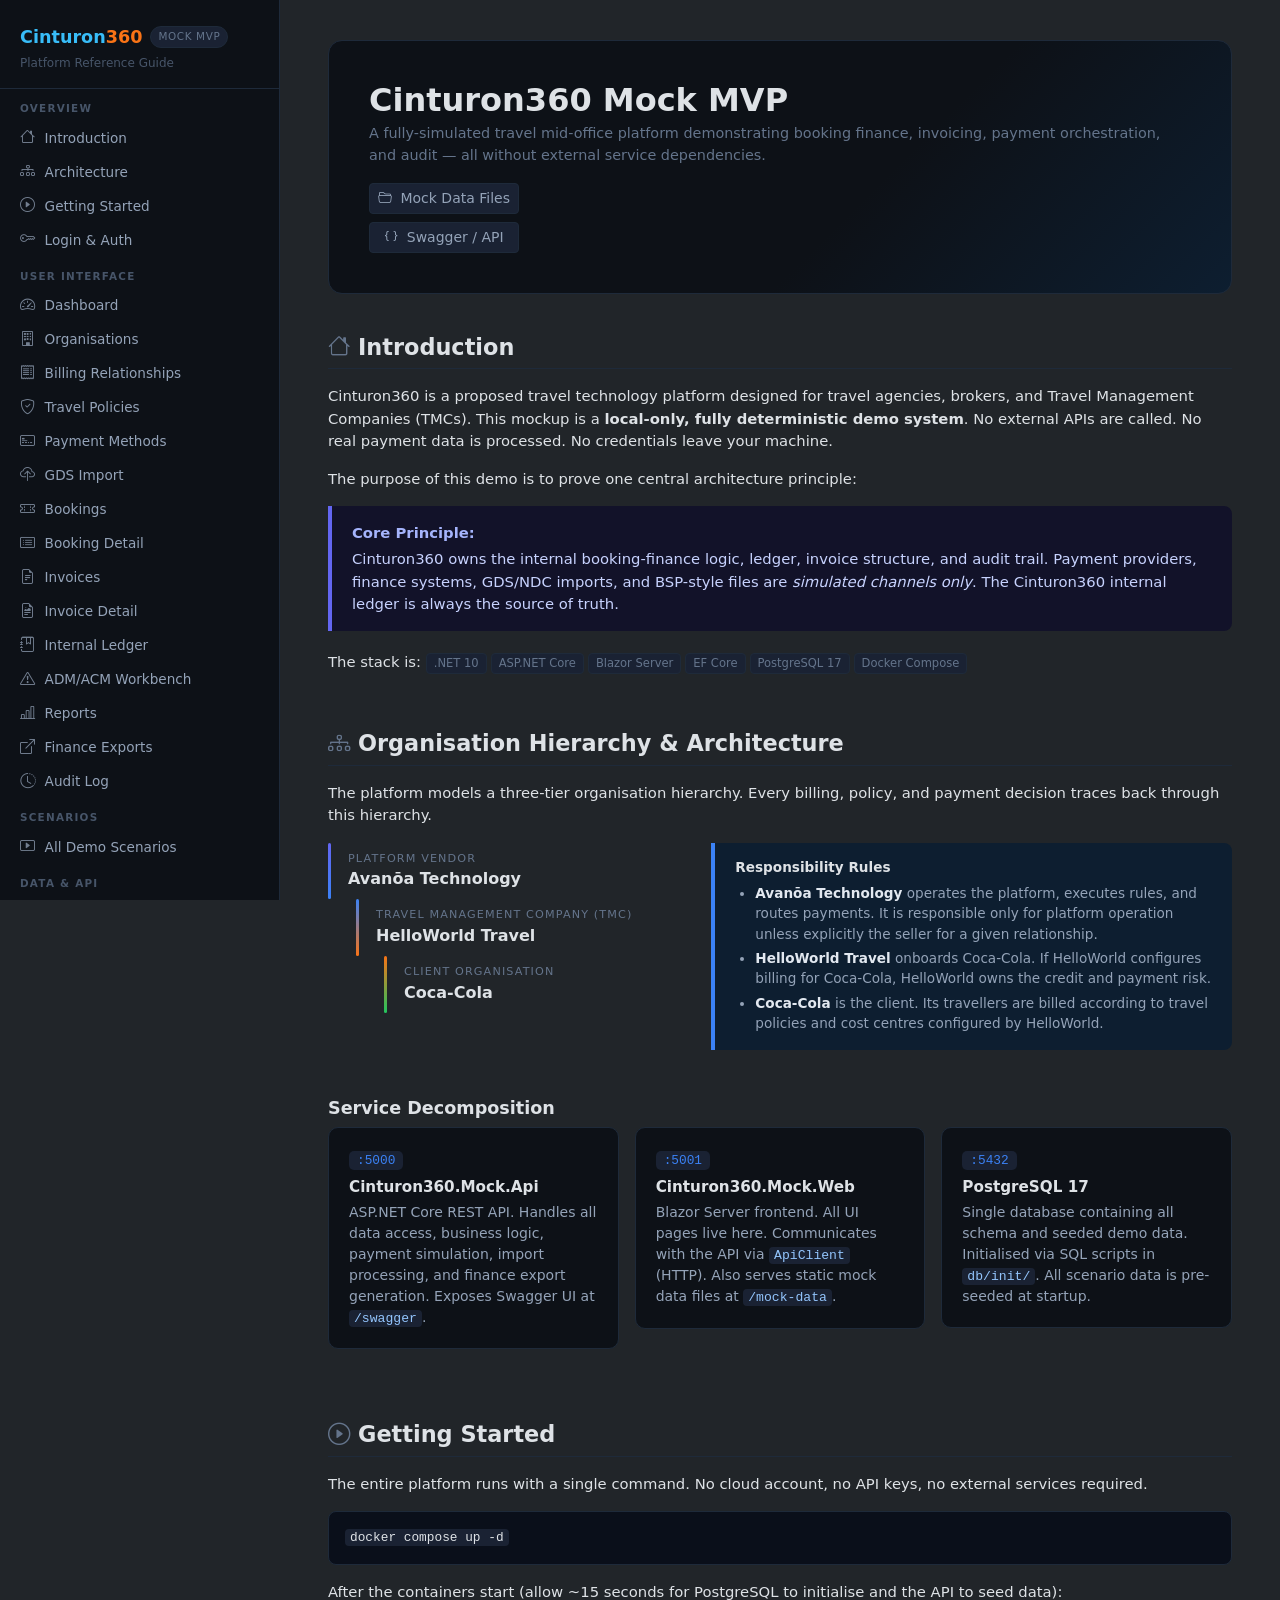
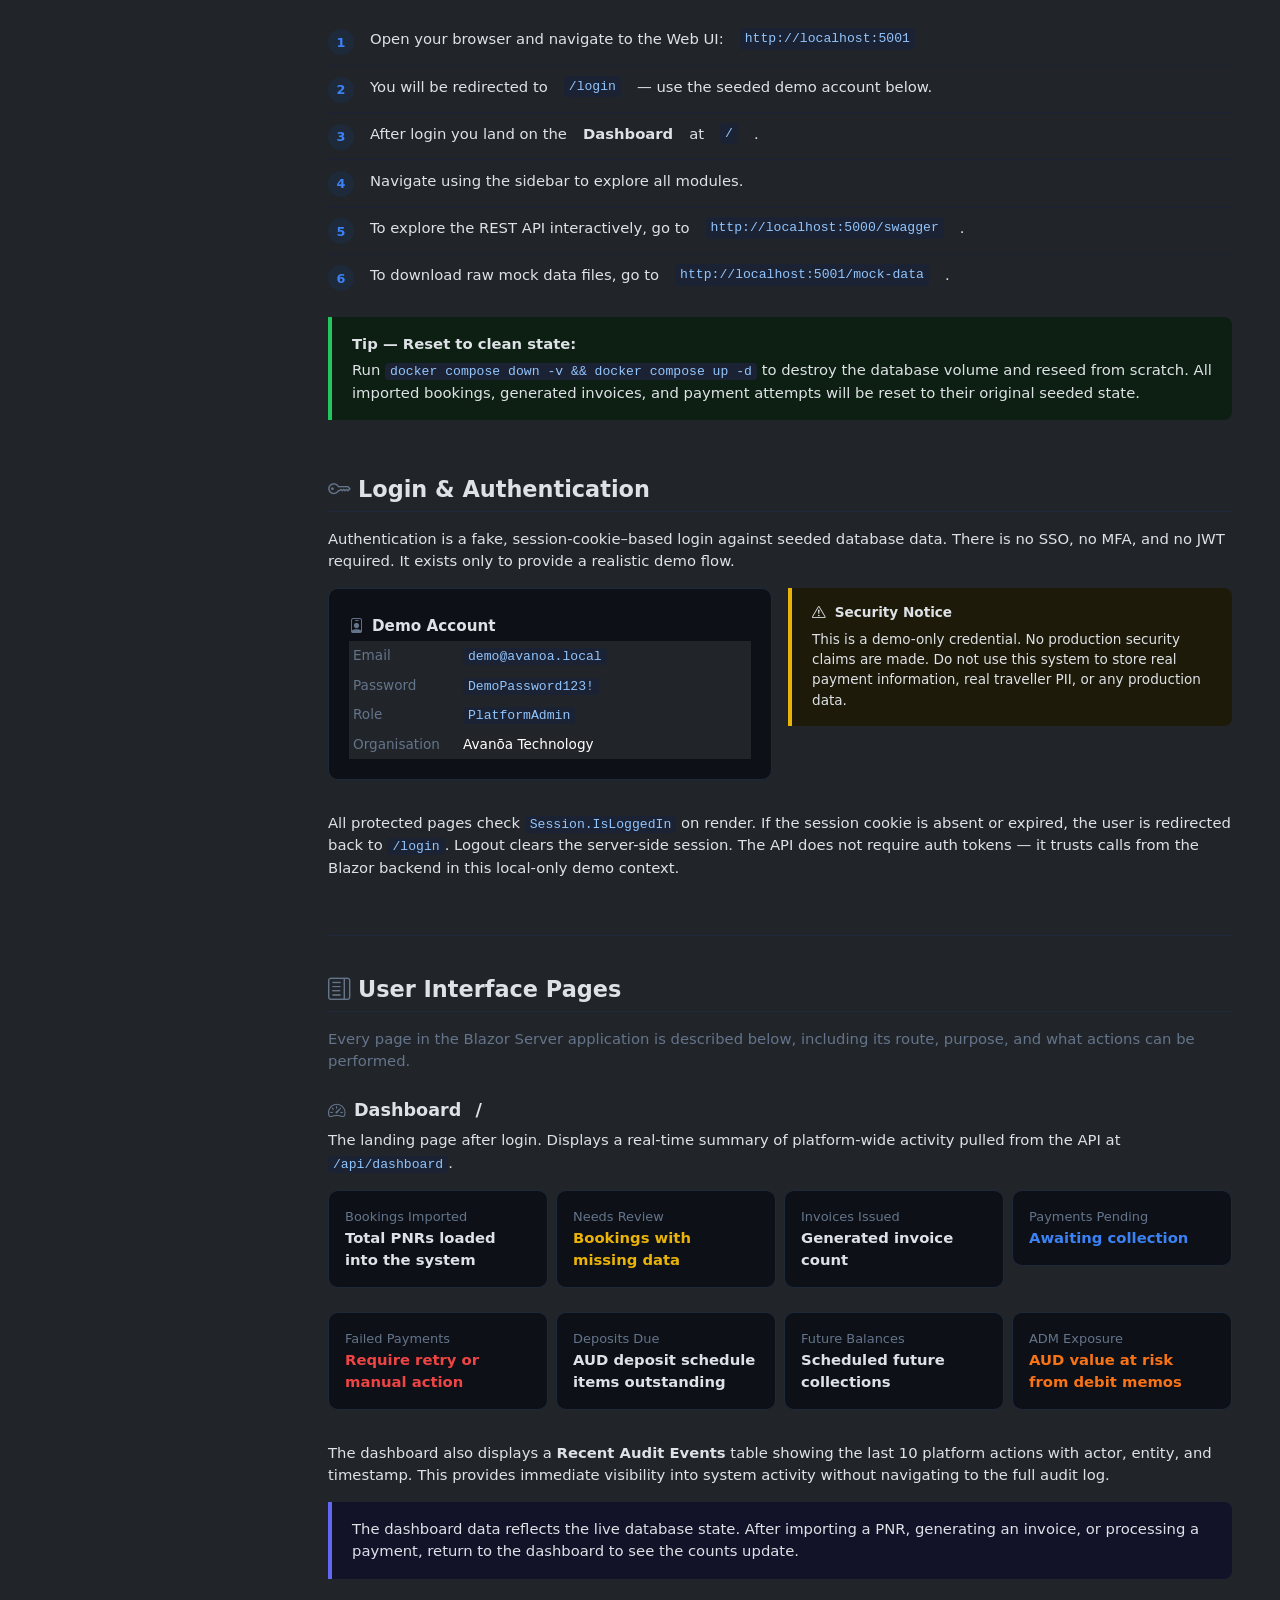
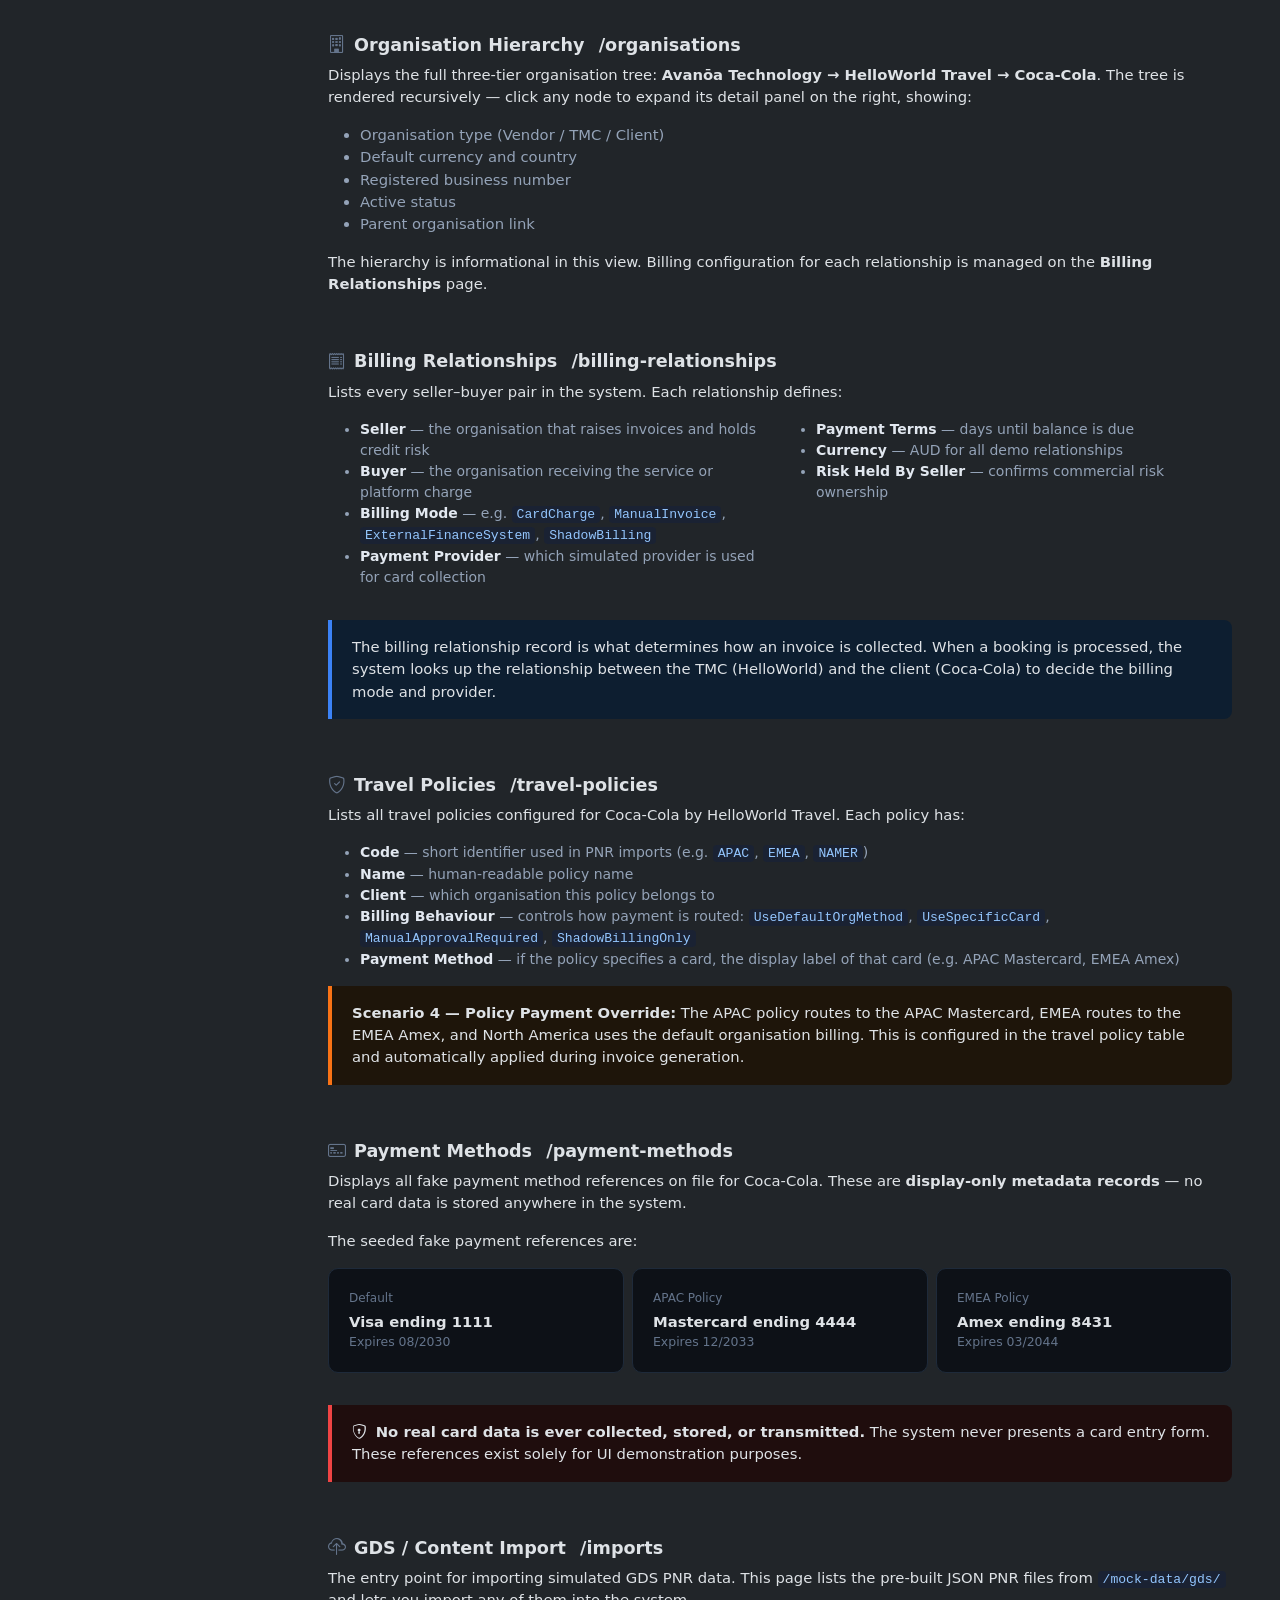
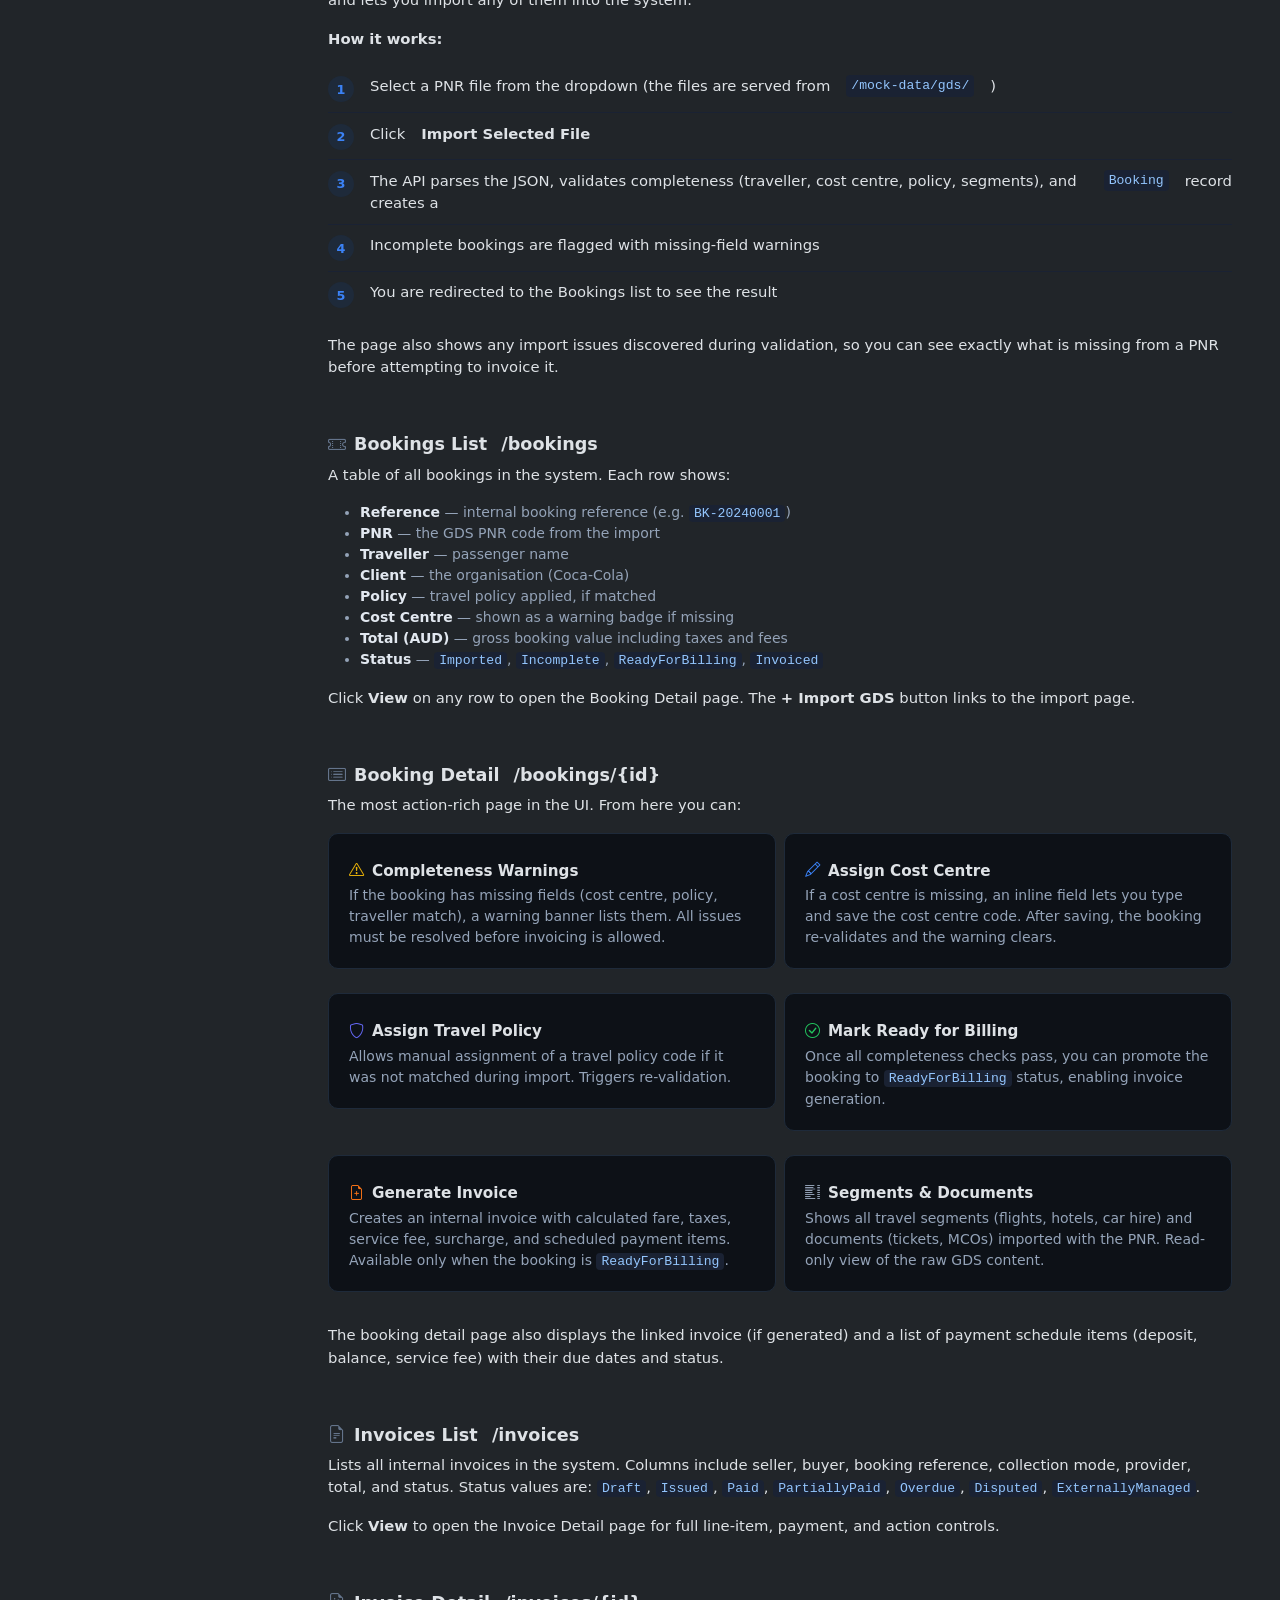
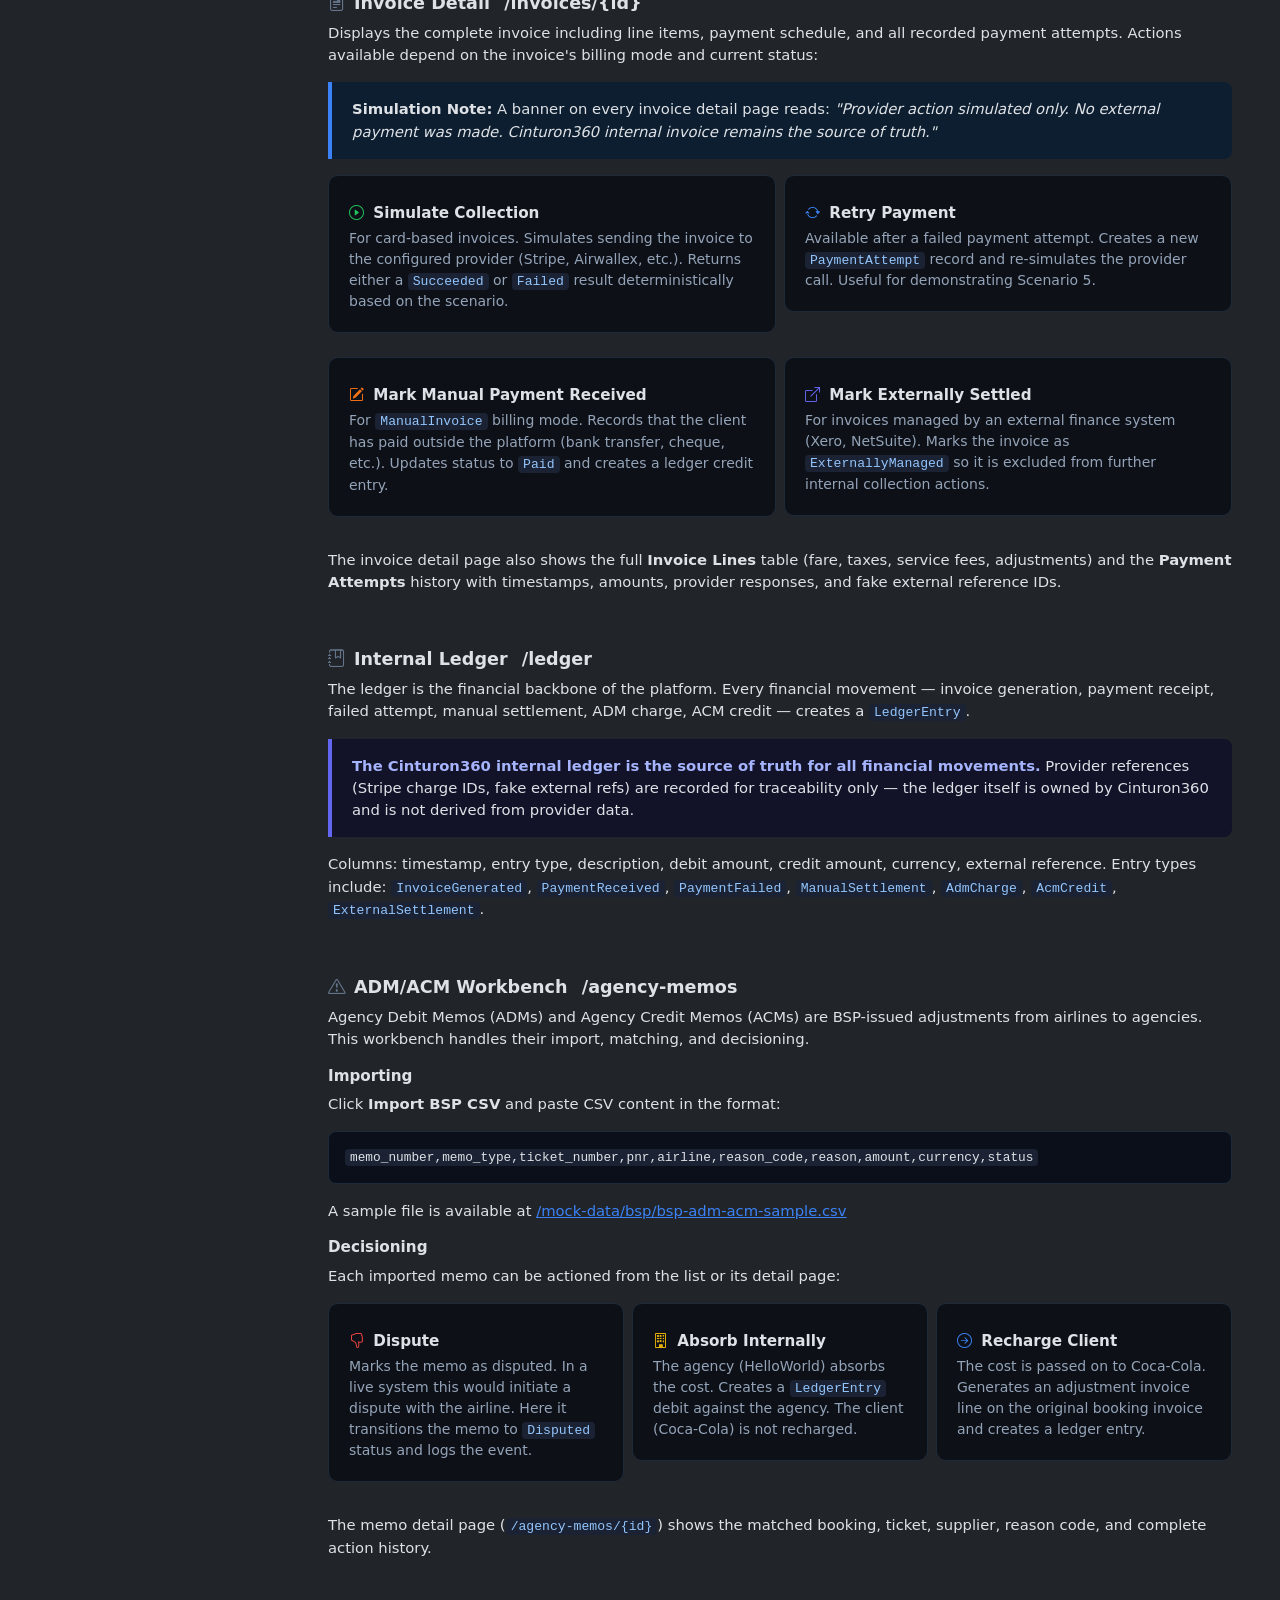
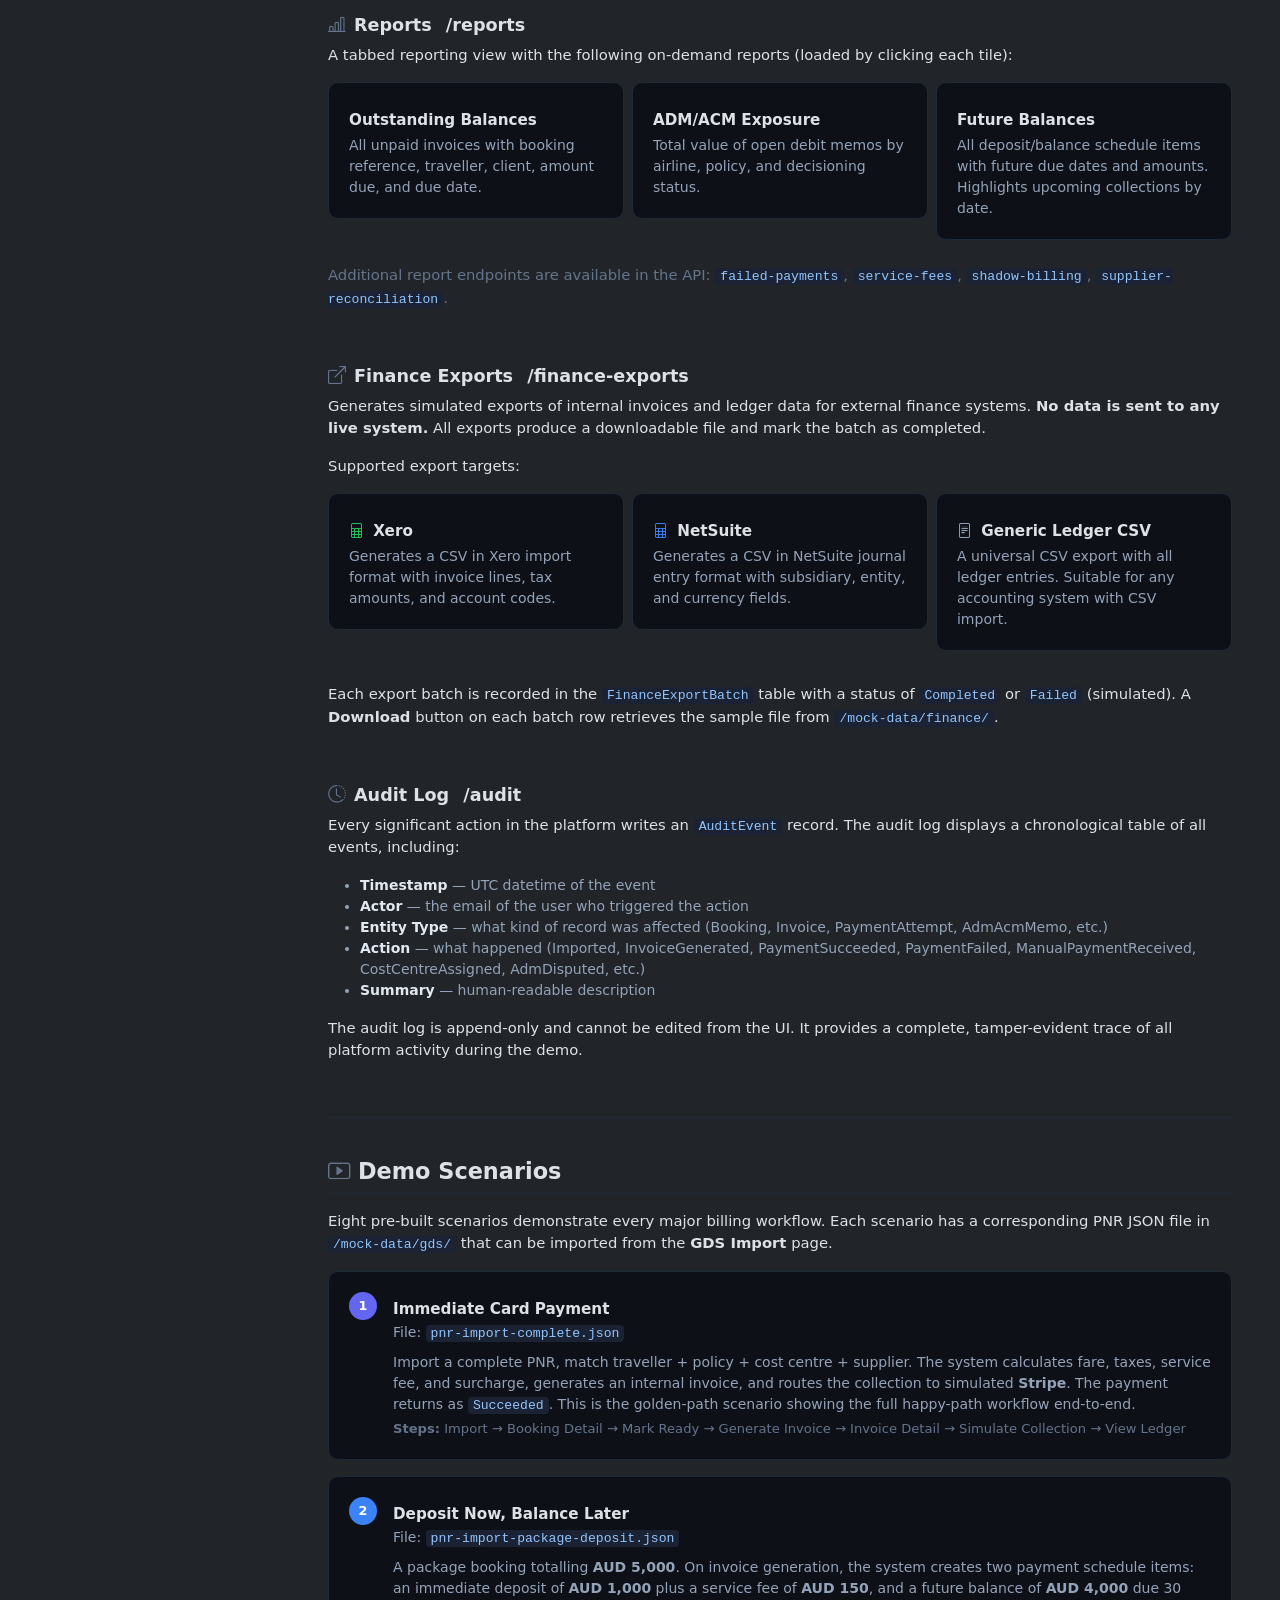
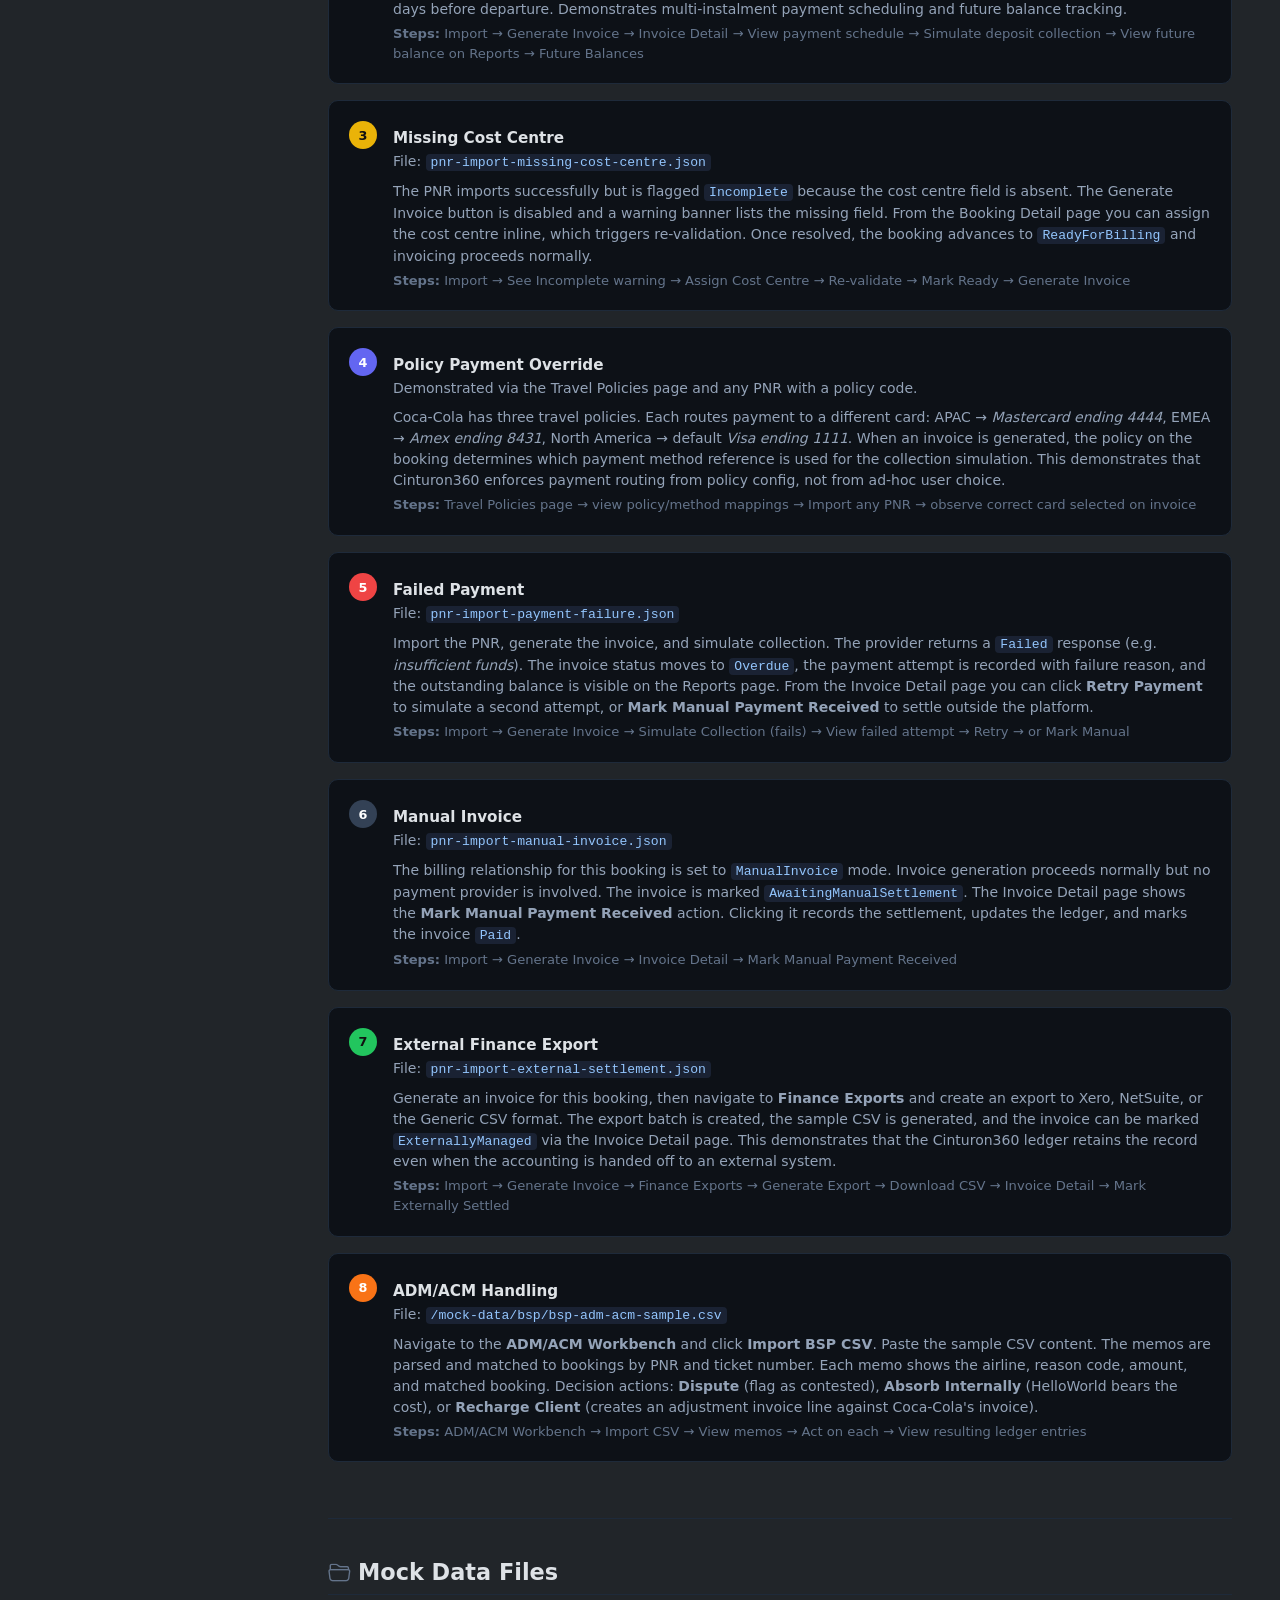
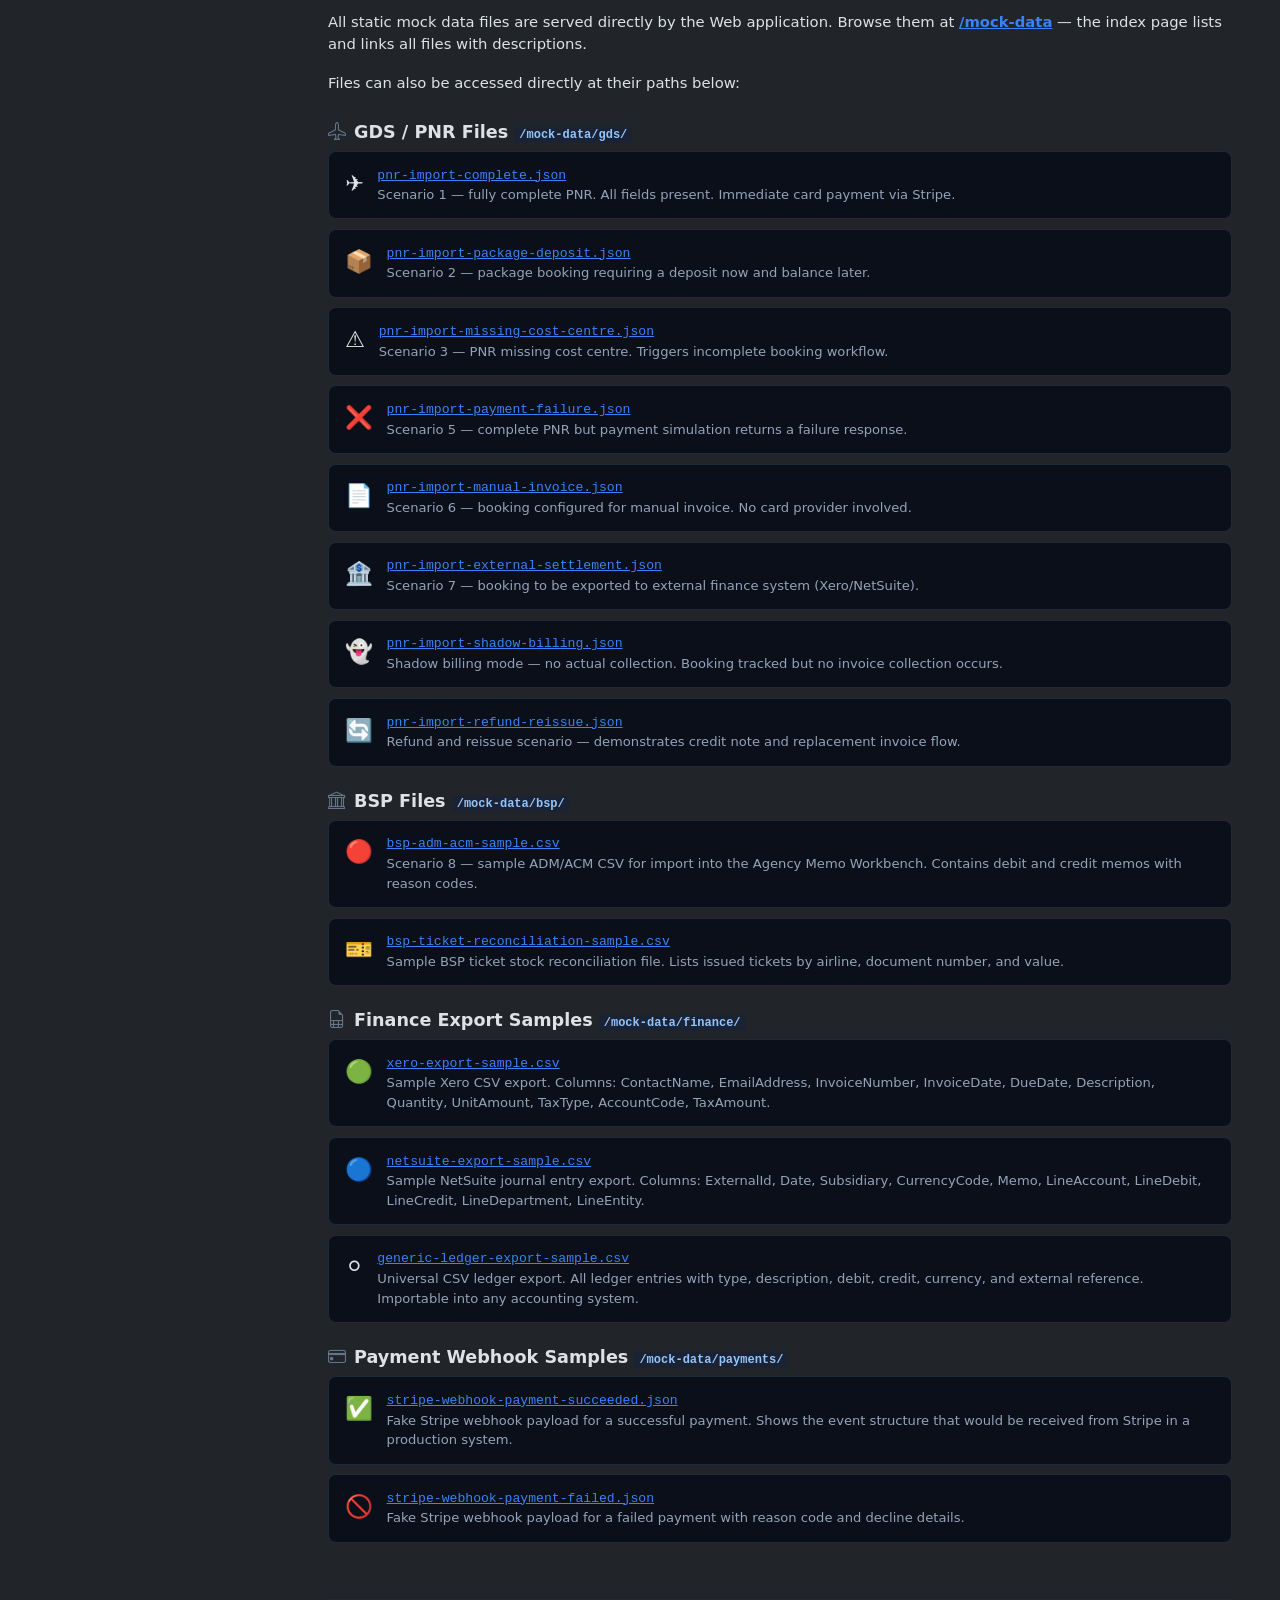
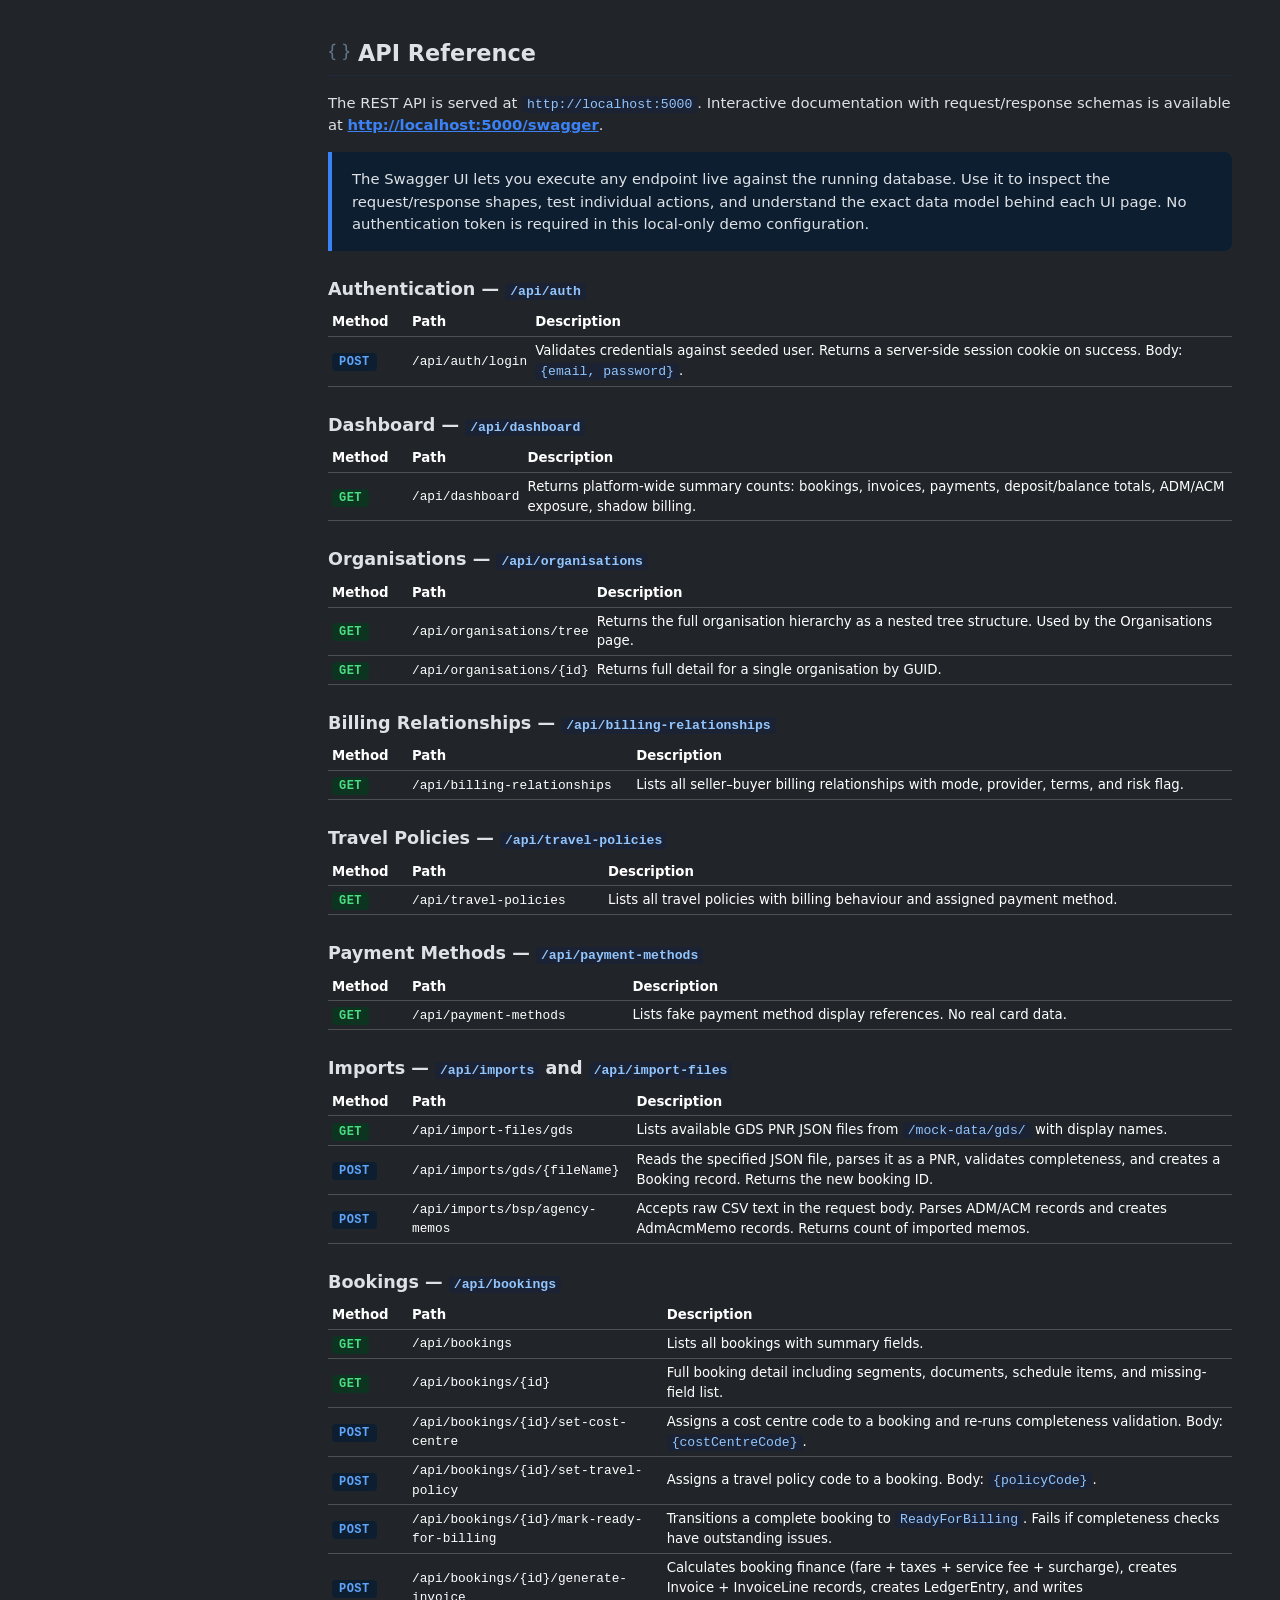
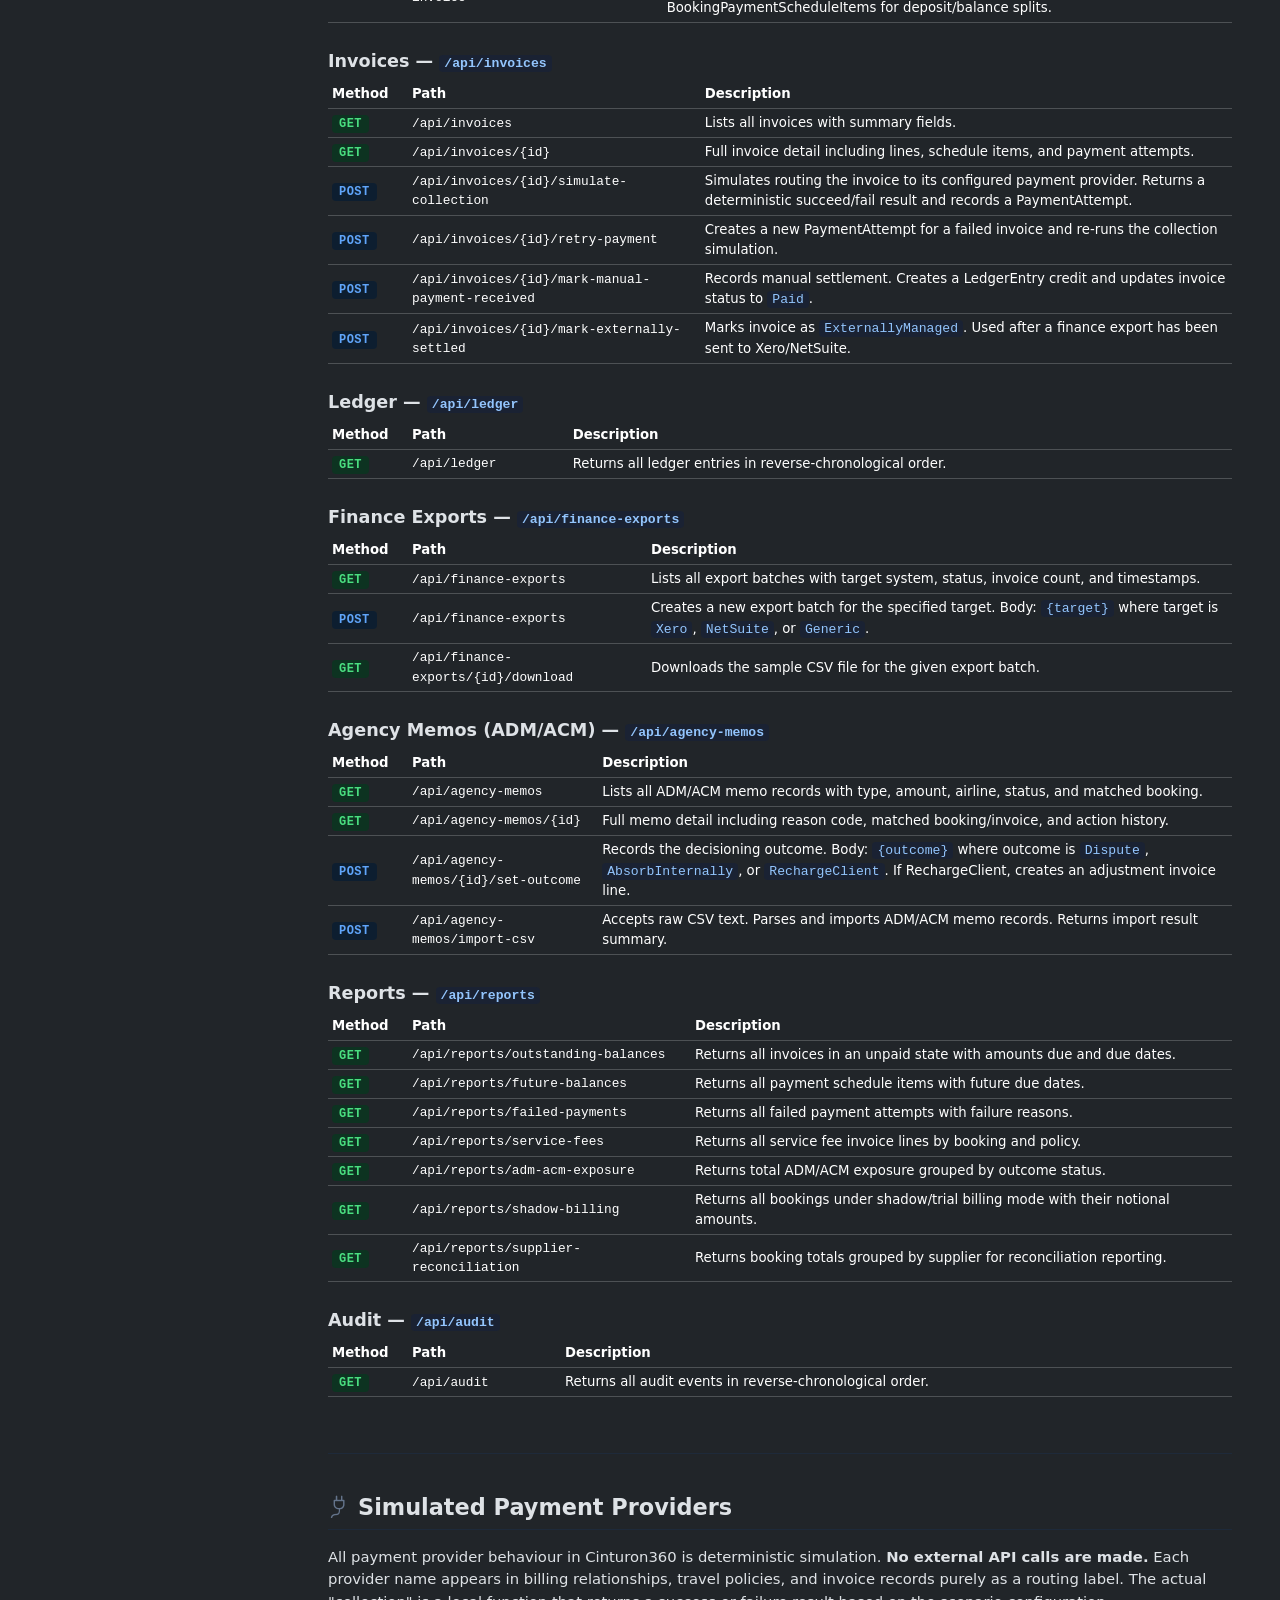
==== commit 32fee17f: "update Cinturon360 logo colours on readme page Co-Authored-By: Claude Sonnet 4.6 <noreply@anthropic." ====
--- a/src/Cinturon360.Mock.Web/wwwroot/readme/index.html
+++ b/src/Cinturon360.Mock.Web/wwwroot/readme/index.html
@@ -281,7 +281,7 @@
 <nav id="sidebar">
   <div class="brand">
     <div class="d-flex align-items-center gap-2 mb-1">
-      <span style="font-weight:800;font-size:1.1rem;color:#e2e8f0;">Cinturon360</span>
+      <span style="font-weight:800;font-size:1.1rem;"><span style="color:#38bdf8;">Cinturon</span><span style="color:#f97316;">360</span></span>
       <span class="badge-env">MOCK MVP</span>
     </div>
     <div style="font-size:0.75rem;color:#475569;">Platform Reference Guide</div>
